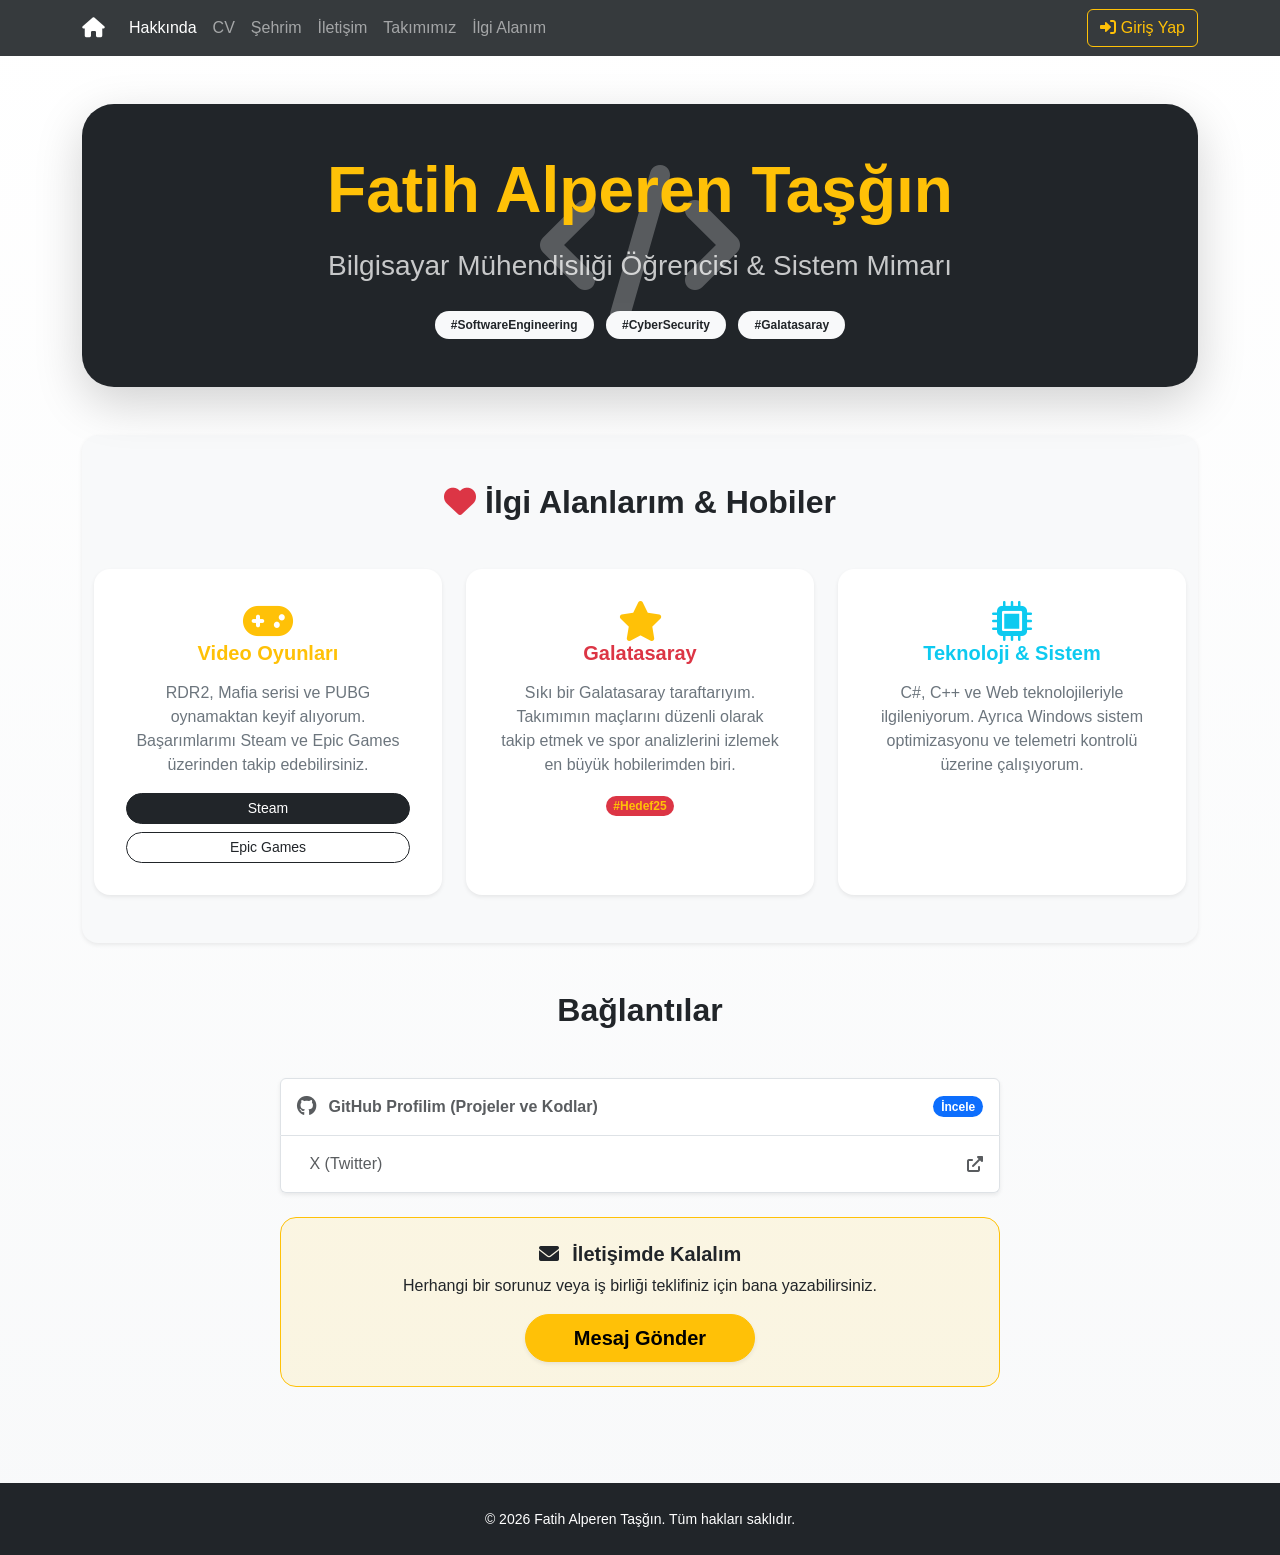
==== index.html @ 9e306fb8 "feat: CV sayfası eklendi, navbar güncellendi ve .gitignore dosyası oluşturuldu" ====
<!DOCTYPE html>
<html lang="tr">
<head>
    <meta charset="UTF-8">
    <meta name="viewport" content="width=device-width, initial-scale=1.0">
    <title>FatEnTa | Ana Sayfa</title>

    <!-- Yerel Kütüphaneler (lib klasöründen) -->
    <link rel="stylesheet" href="lib/css/bootstrap.min.css">
    <link href="https://cdnjs.cloudflare.com/ajax/libs/font-awesome/6.0.0-beta3/css/all.min.css" rel="stylesheet" />

    <!-- Senin Kendi Stilin -->
    <link rel="stylesheet" href="css/style.css">
</head>
<body>

<!-- Navbar -->
<nav class="navbar navbar-expand-lg navbar-dark bg-dark">
    <div class="container">
        <a class="navbar-brand" href="index.html">
            <i class="fa-solid fa-house"></i>
        </a>
        <button class="navbar-toggler" data-bs-toggle="collapse" data-bs-target="#navbarNav">
            <span class="navbar-toggler-icon"></span>
        </button>
        <div id="navbarNav" class="collapse navbar-collapse">
            <ul class="navbar-nav">
                <li class="nav-item">
                    <a class="nav-link active" href="#">Hakkında</a>
                </li>
                <li class="nav-item">
                    <a class="nav-link" href="cv.html">CV</a>
                </li>
                <li class="nav-item">
                    <a class="nav-link" href="sehir.html">Şehrim</a>
                </li>
                <li class="nav-item">
                    <a class="nav-link" href="iletisim.html">İletişim</a>
                </li>
                <li class="nav-item">
                    <a class="nav-link" href="takimimiz.html">Takımımız</a>
                </li>
                <li class="nav-item">
                    <a class="nav-link" href="ilgi.html">İlgi Alanım</a>
                </li>
            </ul>

            <!-- Giriş Butonu (sağda) -->
            <div class="ms-auto">
                <a href="login.html" class="btn btn-outline-warning ms-3">
                    <i class="fa fa-sign-in-alt"></i> Giriş Yap
                </a>
            </div>
        </div>
    </div>
</nav>

<!-- Ana İçerik Alanı -->
<main class="container my-5">
    <!-- Modern Hero Section -->
    <section id="about"
             class="text-center py-5 mb-5 bg-dark text-white rounded-5 shadow-lg position-relative overflow-hidden">
        <div class="container position-relative" style="z-index: 2;">
            <h1 class="display-3 fw-bolder mb-3 text-warning">Fatih Alperen Taşğın</h1>
            <p class="lead fs-3 opacity-75">Bilgisayar Mühendisliği Öğrencisi & Sistem Mimarı</p>
            <div class="mt-4">
                <span class="badge rounded-pill bg-light text-dark px-3 py-2 me-2">#SoftwareEngineering</span>
                <span class="badge rounded-pill bg-light text-dark px-3 py-2 me-2">#CyberSecurity</span>
                <span class="badge rounded-pill bg-light text-dark px-3 py-2">#Galatasaray</span>
            </div>
        </div>
        <!-- Arka plana hafif bir dekoratif efekt -->
        <div class="position-absolute top-50 start-50 translate-middle opacity-25" style="z-index: 1;">
            <i class="fa-solid fa-code fa-10x"></i>
        </div>
    </section>

    <!-- İlgi Alanları ve Kartlar -->
    <section id="hobbies" class="py-5 bg-light rounded-4 shadow-sm">
        <div class="container text-center">
            <h2 class="fw-bold mb-5"><i class="fa-solid fa-heart text-danger"></i> İlgi Alanlarım & Hobiler</h2>

            <div class="row g-4 justify-content-center">
                <!-- Oyunlar Kartı -->
                <div class="col-md-6 col-lg-4">
                    <div class="card h-100 border-0 shadow-sm rounded-4 p-3">
                        <div class="card-body">
                            <h5 class="card-title fw-bold text-warning mb-3">
                                <i class="fa-solid fa-gamepad fa-2x"></i><br>Video Oyunları
                            </h5>
                            <p class="card-text text-secondary">
                                RDR2, Mafia serisi ve PUBG oynamaktan keyif alıyorum. Başarımlarımı Steam ve Epic Games
                                üzerinden takip edebilirsiniz.
                            </p>
                            <div class="d-grid gap-2">
                                <a href="https://steamcommunity.com/profiles/76561199784008130/" target="_blank"
                                   class="btn btn-sm btn-dark rounded-pill">Steam</a>
                                <a href="https://store.epicgames.com/tr/u/d89e4dd825fb4fe7b4b6c7b8d5c03384" target="_blank"
                                   class="btn btn-sm btn-outline-dark rounded-pill">Epic Games</a>
                            </div>
                        </div>
                    </div>
                </div>

                <!-- Galatasaray / Spor Kartı -->
                <div class="col-md-6 col-lg-4">
                    <div class="card h-100 border-0 shadow-sm rounded-4 p-3">
                        <div class="card-body">
                            <h5 class="card-title fw-bold text-danger mb-3">
                                <i class="fa-solid fa-star fa-2x text-warning"></i><br>Galatasaray
                            </h5>
                            <p class="card-text text-secondary">
                                Sıkı bir Galatasaray taraftarıyım. Takımımın maçlarını düzenli olarak takip etmek ve
                                spor analizlerini izlemek en büyük hobilerimden biri.
                            </p>
                            <span class="badge rounded-pill bg-danger text-warning fw-bold">#Hedef25</span>
                        </div>
                    </div>
                </div>

                <!-- Sistem & Kodlama Kartı -->
                <div class="col-md-6 col-lg-4">
                    <div class="card h-100 border-0 shadow-sm rounded-4 p-3">
                        <div class="card-body">
                            <h5 class="card-title fw-bold text-info mb-3">
                                <i class="fa-solid fa-microchip fa-2x"></i><br>Teknoloji & Sistem
                            </h5>
                            <p class="card-text text-secondary">
                                C#, C++ ve Web teknolojileriyle ilgileniyorum. Ayrıca Windows sistem optimizasyonu ve
                                telemetri kontrolü üzerine çalışıyorum.
                            </p>
                        </div>
                    </div>
                </div>
            </div>
        </div>
    </section>

    <!-- Bağlantılar Bölümü -->
    <section id="media-links" class="py-5">
        <div class="container">
            <h2 class="text-center fw-bold mb-5">Bağlantılar</h2>

            <div class="row justify-content-center">
                <div class="col-lg-8">
                    <div class="list-group shadow-sm mb-4">
                        <!-- GitHub artık sadece burada, daha güçlü vurgulanmış durumda -->
                        <a href="https://github.com/fatih-alperen-tasgin" target="_blank"
                           class="list-group-item list-group-item-action d-flex justify-content-between align-items-center py-3">
                            <span class="fw-bold"><i class="fa-brands fa-github fa-lg me-2"></i> GitHub Profilim (Projeler ve Kodlar)</span>
                            <span class="badge bg-primary rounded-pill">İncele</span>
                        </a>
                        <a href="https://x.com/_fatihtasgin" target="_blank"
                           class="list-group-item list-group-item-action d-flex justify-content-between align-items-center py-3">
                            <span><i class="fa-brands fa-x-twitter fa-lg me-2"></i> X (Twitter)</span>
                            <i class="fa-solid fa-external-link-alt text-muted"></i>
                        </a>
                    </div>

                    <div class="p-4 bg-warning bg-opacity-10 border border-warning rounded-4 text-center">
                        <h5 class="fw-bold"><i class="fa-solid fa-envelope me-2"></i> İletişimde Kalalım</h5>
                        <p class="mb-3 text-dark">Herhangi bir sorunuz veya iş birliği teklifiniz için bana
                            yazabilirsiniz.</p>
                        <a href="iletisim.html" class="btn btn-warning btn-lg px-5 rounded-pill fw-bold shadow-sm">Mesaj
                            Gönder</a>
                    </div>
                </div>
            </div>
        </div>
    </section>
</main>

<!-- Alt Bilgi -->
<footer class="bg-dark text-white text-center py-4 mt-auto">
    <div class="container">
        <small>&copy; 2026 Fatih Alperen Taşğın. Tüm hakları saklıdır.</small>
    </div>
</footer>

<!-- JS Kütüphaneleri (En altta olması performansı artırır) -->
<script src="lib/js/bootstrap.bundle.min.js"></script>
<!-- Kendi JavaScript Dosyan -->
<script src="js/sehir.js"></script>
</body>
</html>
---- css/style.css ----
/* Modern Arka Plan ve Kart Efektleri */
body {
    background: linear-gradient(to bottom, #ffffff, #f8f9fa);
    font-family: 'Segoe UI', Tahoma, Geneva, Verdana, sans-serif;
}

.card {
    transition: transform 0.3s ease, box-shadow 0.3s ease;
    border: none !important;
}

/* Kartın üzerine gelince hafifçe yükselmesi */
.card:hover {
    transform: translateY(-10px);
    box-shadow: 0 1rem 3rem rgba(0,0,0,.175) !important;
}

/* Navigasyon çubuğu için hafif şeffaflık */
.navbar {
    backdrop-filter: blur(10px);
    background-color: rgba(33, 37, 41, 0.9) !important;
}

/* Buton parlaması */
.btn-warning {
    transition: all 0.3s ease;
}

.btn-warning:hover {
    letter-spacing: 1px;
    box-shadow: 0 0 15px rgba(255, 193, 7, 0.4);
}
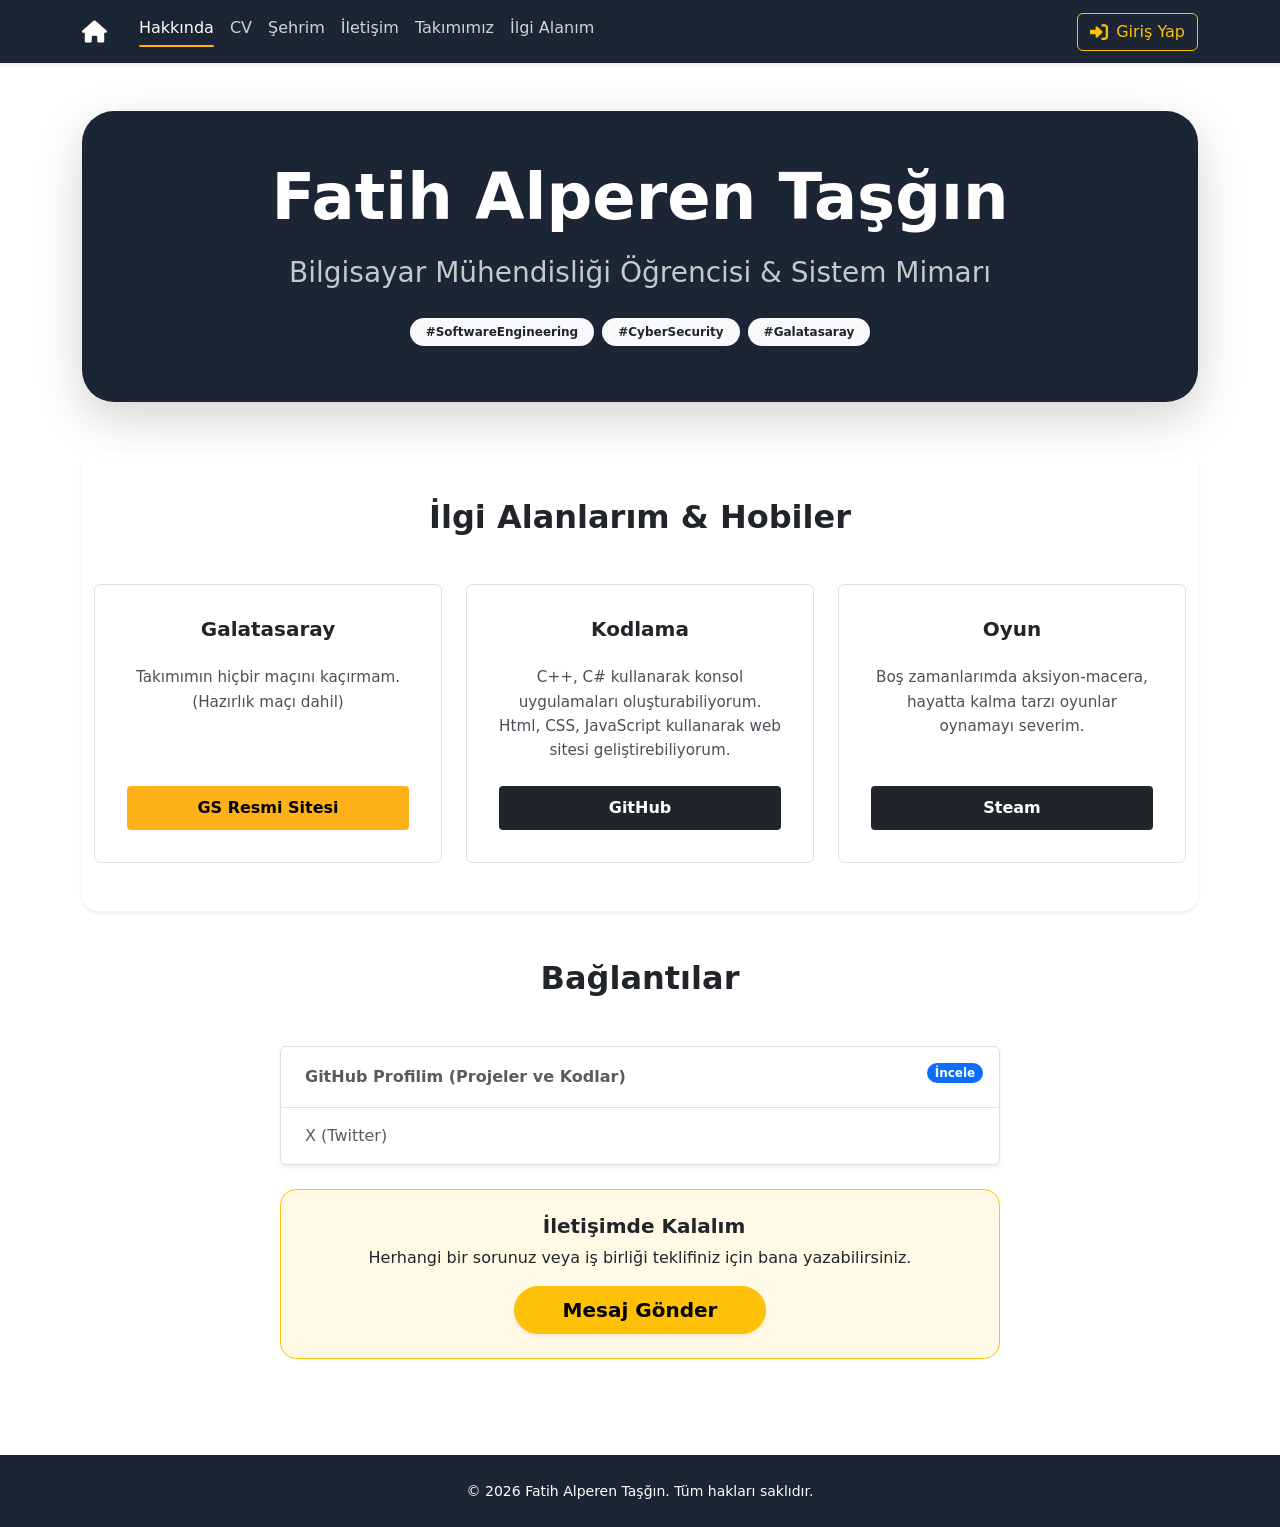
==== commit a1dac2aa: "feat: Navbar dinamik yükleme eklendi, preloader ve stil güncellemeleri yapıldı" ====
--- a/index.html
+++ b/index.html
@@ -4,131 +4,115 @@
     <meta charset="UTF-8">
     <meta name="viewport" content="width=device-width, initial-scale=1.0">
     <title>FatEnTa | Ana Sayfa</title>
+    <style>
+        /* Tarayıcı dosyaları indirmeden önce bu rengi görecek */
+        #preloader {
+            position: fixed;
+            top: 0;
+            left: 0;
+            width: 100%;
+            height: 100%;
+            background-color: rgb(28, 37, 51) !important; /* Senin lacivert rengin */
+            z-index: 9999;
+            display: flex;
+            justify-content: center;
+            align-items: center;
+        }
+
+        /* Beyaz parlamayı önlemek için body'i başlangıçta gizle */
+        body {
+            background-color: rgb(28, 37, 51) ;
+            margin: 0;
+        }
+    </style>
+    <!-- Senin Kendi Stilin -->
+    <link rel="stylesheet" href="css/style.css">
 
     <!-- Yerel Kütüphaneler (lib klasöründen) -->
     <link rel="stylesheet" href="lib/css/bootstrap.min.css">
-    <link href="https://cdnjs.cloudflare.com/ajax/libs/font-awesome/6.0.0-beta3/css/all.min.css" rel="stylesheet" />
 
-    <!-- Senin Kendi Stilin -->
-    <link rel="stylesheet" href="css/style.css">
 </head>
 <body>
 
-<!-- Navbar -->
-<nav class="navbar navbar-expand-lg navbar-dark bg-dark">
-    <div class="container">
-        <a class="navbar-brand" href="index.html">
-            <i class="fa-solid fa-house"></i>
-        </a>
-        <button class="navbar-toggler" data-bs-toggle="collapse" data-bs-target="#navbarNav">
-            <span class="navbar-toggler-icon"></span>
-        </button>
-        <div id="navbarNav" class="collapse navbar-collapse">
-            <ul class="navbar-nav">
-                <li class="nav-item">
-                    <a class="nav-link active" href="#">Hakkında</a>
-                </li>
-                <li class="nav-item">
-                    <a class="nav-link" href="cv.html">CV</a>
-                </li>
-                <li class="nav-item">
-                    <a class="nav-link" href="sehir.html">Şehrim</a>
-                </li>
-                <li class="nav-item">
-                    <a class="nav-link" href="iletisim.html">İletişim</a>
-                </li>
-                <li class="nav-item">
-                    <a class="nav-link" href="takimimiz.html">Takımımız</a>
-                </li>
-                <li class="nav-item">
-                    <a class="nav-link" href="ilgi.html">İlgi Alanım</a>
-                </li>
-            </ul>
+<div id="preloader">
+    <div class="loader-content">
+        <!-- İstersen buraya bir logo veya dönen bir ikon koyabilirsin -->
+        <div class="spinner-border text-warning" role="status"></div>
+    </div>
+</div>
 
-            <!-- Giriş Butonu (sağda) -->
-            <div class="ms-auto">
-                <a href="login.html" class="btn btn-outline-warning ms-3">
-                    <i class="fa fa-sign-in-alt"></i> Giriş Yap
-                </a>
-            </div>
-        </div>
-    </div>
-</nav>
+<!-- Navbar buraya yüklenecek -->
+<div id="navbar-placeholder"></div>
 
 <!-- Ana İçerik Alanı -->
 <main class="container my-5">
     <!-- Modern Hero Section -->
     <section id="about"
-             class="text-center py-5 mb-5 bg-dark text-white rounded-5 shadow-lg position-relative overflow-hidden">
+             class="about text-center py-5 mb-5 rounded-5 shadow-lg position-relative overflow-hidden">
         <div class="container position-relative" style="z-index: 2;">
             <h1 class="display-3 fw-bolder mb-3 text-warning">Fatih Alperen Taşğın</h1>
             <p class="lead fs-3 opacity-75">Bilgisayar Mühendisliği Öğrencisi & Sistem Mimarı</p>
-            <div class="mt-4">
-                <span class="badge rounded-pill bg-light text-dark px-3 py-2 me-2">#SoftwareEngineering</span>
-                <span class="badge rounded-pill bg-light text-dark px-3 py-2 me-2">#CyberSecurity</span>
+            <div class="mt-4 d-flex flex-wrap justify-content-center gap-2">
+                <span class="badge rounded-pill bg-light text-dark px-3 py-2">#SoftwareEngineering</span>
+                <span class="badge rounded-pill bg-light text-dark px-3 py-2">#CyberSecurity</span>
                 <span class="badge rounded-pill bg-light text-dark px-3 py-2">#Galatasaray</span>
             </div>
         </div>
-        <!-- Arka plana hafif bir dekoratif efekt -->
+        <!-- Arka plana hafif dekoratif SVG efekti (Eski <i> etiketi yerine) -->
         <div class="position-absolute top-50 start-50 translate-middle opacity-25" style="z-index: 1;">
-            <i class="fa-solid fa-code fa-10x"></i>
+            <svg width="250" height="250" fill="white">
+                <use xlink:href="img/icons.svg#code"></use>
+            </svg>
         </div>
     </section>
 
     <!-- İlgi Alanları ve Kartlar -->
-    <section id="hobbies" class="py-5 bg-light rounded-4 shadow-sm">
+    <section id="hobbies" class="py-5 rounded-4 shadow-sm">
         <div class="container text-center">
-            <h2 class="fw-bold mb-5"><i class="fa-solid fa-heart text-danger"></i> İlgi Alanlarım & Hobiler</h2>
+            <h2 class="fw-bold mb-5"><i class="fa-solid fa-heart"></i> İlgi Alanlarım & Hobiler</h2>
 
             <div class="row g-4 justify-content-center">
-                <!-- Oyunlar Kartı -->
-                <div class="col-md-6 col-lg-4">
-                    <div class="card h-100 border-0 shadow-sm rounded-4 p-3">
-                        <div class="card-body">
-                            <h5 class="card-title fw-bold text-warning mb-3">
-                                <i class="fa-solid fa-gamepad fa-2x"></i><br>Video Oyunları
-                            </h5>
-                            <p class="card-text text-secondary">
-                                RDR2, Mafia serisi ve PUBG oynamaktan keyif alıyorum. Başarımlarımı Steam ve Epic Games
-                                üzerinden takip edebilirsiniz.
-                            </p>
-                            <div class="d-grid gap-2">
-                                <a href="https://steamcommunity.com/profiles/76561199784008130/" target="_blank"
-                                   class="btn btn-sm btn-dark rounded-pill">Steam</a>
-                                <a href="https://store.epicgames.com/tr/u/d89e4dd825fb4fe7b4b6c7b8d5c03384" target="_blank"
-                                   class="btn btn-sm btn-outline-dark rounded-pill">Epic Games</a>
+                <!-- Galatasaray Kartı -->
+                <div class="col-md-4">
+                    <div class="card h-100 p-3 text-center">
+                        <div class="card-body d-flex flex-column justify-content-between">
+                            <div>
+                                <h5 class="card-title mb-4">Galatasaray</h5>
+                                <p class="card-text">Takımımın hiçbir maçını kaçırmam. (Hazırlık maçı dahil)</p>
+                            </div>
+                            <div class="mt-4">
+                                <a href="https://www.galatasaray.org" target="_blank" rel="noopener noreferrer" class="btn btn-gs">GS Resmi Sitesi</a>
                             </div>
                         </div>
                     </div>
                 </div>
 
-                <!-- Galatasaray / Spor Kartı -->
-                <div class="col-md-6 col-lg-4">
-                    <div class="card h-100 border-0 shadow-sm rounded-4 p-3">
-                        <div class="card-body">
-                            <h5 class="card-title fw-bold text-danger mb-3">
-                                <i class="fa-solid fa-star fa-2x text-warning"></i><br>Galatasaray
-                            </h5>
-                            <p class="card-text text-secondary">
-                                Sıkı bir Galatasaray taraftarıyım. Takımımın maçlarını düzenli olarak takip etmek ve
-                                spor analizlerini izlemek en büyük hobilerimden biri.
-                            </p>
-                            <span class="badge rounded-pill bg-danger text-warning fw-bold">#Hedef25</span>
+                <!-- Kodlama Kartı -->
+                <div class="col-md-4">
+                    <div class="card h-100 p-3 text-center">
+                        <div class="card-body d-flex flex-column justify-content-between">
+                            <div>
+                                <h5 class="card-title mb-4">Kodlama</h5>
+                                <p class="card-text">C++, C# kullanarak konsol uygulamaları oluşturabiliyorum. Html, CSS, JavaScript kullanarak web sitesi geliştirebiliyorum.</p>
+                            </div>
+                            <div class="mt-4">
+                                <a href="https://github.com/fatih-alperen-tasgin" target="_blank" rel="noopener noreferrer" class="btn btn-dark-custom">GitHub</a>
+                            </div>
                         </div>
                     </div>
                 </div>
 
-                <!-- Sistem & Kodlama Kartı -->
-                <div class="col-md-6 col-lg-4">
-                    <div class="card h-100 border-0 shadow-sm rounded-4 p-3">
-                        <div class="card-body">
-                            <h5 class="card-title fw-bold text-info mb-3">
-                                <i class="fa-solid fa-microchip fa-2x"></i><br>Teknoloji & Sistem
-                            </h5>
-                            <p class="card-text text-secondary">
-                                C#, C++ ve Web teknolojileriyle ilgileniyorum. Ayrıca Windows sistem optimizasyonu ve
-                                telemetri kontrolü üzerine çalışıyorum.
-                            </p>
+                <!-- Oyun Kartı -->
+                <div class="col-md-4">
+                    <div class="card h-100 p-3 text-center">
+                        <div class="card-body d-flex flex-column justify-content-between">
+                            <div>
+                                <h5 class="card-title mb-4">Oyun</h5>
+                                <p class="card-text">Boş zamanlarımda aksiyon-macera, hayatta kalma tarzı oyunlar oynamayı severim.</p>
+                            </div>
+                            <div class="mt-4">
+                                <a href="..." class="btn btn-dark-custom">Steam</a>
+                            </div>
                         </div>
                     </div>
                 </div>
@@ -145,12 +129,12 @@
                 <div class="col-lg-8">
                     <div class="list-group shadow-sm mb-4">
                         <!-- GitHub artık sadece burada, daha güçlü vurgulanmış durumda -->
-                        <a href="https://github.com/fatih-alperen-tasgin" target="_blank"
+                        <a href="https://github.com/fatih-alperen-tasgin" target="_blank" rel="noopener noreferrer"
                            class="list-group-item list-group-item-action d-flex justify-content-between align-items-center py-3">
                             <span class="fw-bold"><i class="fa-brands fa-github fa-lg me-2"></i> GitHub Profilim (Projeler ve Kodlar)</span>
                             <span class="badge bg-primary rounded-pill">İncele</span>
                         </a>
-                        <a href="https://x.com/_fatihtasgin" target="_blank"
+                        <a href="https://x.com/_fatihtasgin" target="_blank" rel="noopener noreferrer"
                            class="list-group-item list-group-item-action d-flex justify-content-between align-items-center py-3">
                             <span><i class="fa-brands fa-x-twitter fa-lg me-2"></i> X (Twitter)</span>
                             <i class="fa-solid fa-external-link-alt text-muted"></i>
@@ -171,7 +155,7 @@
 </main>
 
 <!-- Alt Bilgi -->
-<footer class="bg-dark text-white text-center py-4 mt-auto">
+<footer class="text-white text-center py-4 mt-auto">
     <div class="container">
         <small>&copy; 2026 Fatih Alperen Taşğın. Tüm hakları saklıdır.</small>
     </div>
@@ -180,6 +164,6 @@
 <!-- JS Kütüphaneleri (En altta olması performansı artırır) -->
 <script src="lib/js/bootstrap.bundle.min.js"></script>
 <!-- Kendi JavaScript Dosyan -->
-<script src="js/sehir.js"></script>
+<script src="js/navbar-loader.js"></script>
 </body>
 </html>
--- a/css/style.css
+++ b/css/style.css
@@ -1,32 +1,216 @@
-/* Modern Arka Plan ve Kart Efektleri */
+/* 1. DEĞİŞKENLER VE RENK PALETİ */
+:root {
+    --ana-renk: rgb(28, 37, 51);
+    --siyah: rgb(33, 37, 41);
+    --gs-sari: #ffb11a;
+    --beyaz: #ffffff;
+    --gri-metin: #495057;
+    --kart-kenarlik: #e0e0e0;
+}
+
+/* 2. ÖZEL RENK SINIFLARI (Utility Classes) */
+.bg-ana { background-color: var(--ana-renk) !important; }
+.bg-siyah { background-color: var(--siyah) !important; }
+.bg-sari { background-color: var(--gs-sari) !important; }
+
+.text-ana { color: var(--ana-renk) !important; }
+.text-sari { color: var(--gs-sari) !important; }
+.text-beyaz { color: var(--beyaz) !important; }
+
+/* 3. GENEL AYARLAR */
 body {
-    background: linear-gradient(to bottom, #ffffff, #f8f9fa);
+    background-color: var(--beyaz);
     font-family: 'Segoe UI', Tahoma, Geneva, Verdana, sans-serif;
-}
-
+    color: #333;
+    min-height: 100vh;
+    display: flex;
+    flex-direction: column;
+    transition: opacity 0.4s ease-in-out;
+}
+
+/* Sayfa yüklendiğinde aktif olacak sınıf */
+body.loaded {
+    opacity: 1;
+}
+
+#preloader {
+    position: fixed;
+    top: 0;
+    left: 0;
+    width: 100%;
+    height: 100%;
+    background-color: var(--ana-renk); /* Beyazlığı kapatan ana rengin */
+    z-index: 9999;
+    display: flex;
+    justify-content: center;
+    align-items: center;
+    transition: opacity 0.5s ease;
+}
+
+/* Sayfa yüklendiğinde preloader'ı gizlemek için */
+.loader-hidden {
+    opacity: 0;
+    pointer-events: none;
+    transition: opacity 0.5s ease;
+}
+svg {
+    fill: currentColor;
+}
+
+/* 4. NAVBAR VE LOADER AYARLARI */
+.navbar {
+    background-color: var(--ana-renk) !important;
+    padding: 1rem 0;
+}
+
+.navbar-nav .nav-link {
+    transition: color 0.3s ease;
+    position: relative;
+    display: inline-block;
+    width: max-content;
+    color: rgba(255, 255, 255, 0.8);
+}
+
+.navbar-nav .nav-link:hover {
+    color: var(--gs-sari) !important;
+}
+
+#navbar-placeholder .nav-link::after {
+    content: '';
+    display: block;
+    width: 0; /* Başlangıçta genişlik sıfır */
+    height: 2px;
+    background: var(--gs-sari);
+    margin-top: 5px;
+    border-radius: 2px;
+    transition: width 0.4s ease-in-out;
+}
+
+#navbar-placeholder .nav-link.active::after {
+    width: 100%; /* Aktif olduğunda tam genişlik */
+}
+
+/* 5. BILEŞENLER (Components) */
+
+/* About Section */
+.about {
+    background-color: var(--ana-renk) !important;
+    color: var(--beyaz) !important;
+    padding: 80px 0;
+    text-align: center;
+}
+
+.about h1, .about p, .about .lead {
+    color: var(--beyaz) !important;
+}
+
+/* Özel Tablo Tasarımı */
+.table-custom {
+    border-collapse: separate;
+    border-spacing: 0;
+    width: 100%;
+    border: 1px solid var(--kart-kenarlik);
+    border-radius: 15px; /* Tablonun köşelerini yuvarlatıyoruz */
+    overflow: hidden; /* Köşelerin düzgün görünmesi için */
+    box-shadow: 0 4px 15px rgba(0,0,0,0.05);
+}
+
+/* Başlık Alanı (Thead) */
+.table-custom thead {
+    background-color: var(--ana-renk) !important;
+    color: var(--gs-sari) !important; /* Başlıklar Galatasaray sarısı */
+}
+
+.table-custom th {
+    padding: 15px;
+    font-weight: 600;
+    text-transform: uppercase;
+    letter-spacing: 1px;
+    border: none;
+}
+
+/* Satır Ayarları */
+.table-custom td {
+    padding: 12px 15px;
+    vertical-align: middle;
+    border-bottom: 1px solid #f0f0f0;
+    color: var(--gri-metin);
+}
+
+/* Hover Efekti (Fare ile üzerine gelince) */
+.table-custom tbody tr:hover {
+    background-color: rgba(28, 37, 51, 0.03); /* Çok hafif lacivert bir vurgu */
+    transition: background-color 0.3s ease;
+}
+
+/* Son satırın çizgisini kaldıralım */
+.table-custom tbody tr:last-child td {
+    border-bottom: none;
+}
+
+/* Modern Kartlar */
 .card {
-    transition: transform 0.3s ease, box-shadow 0.3s ease;
-    border: none !important;
-}
-
-/* Kartın üzerine gelince hafifçe yükselmesi */
+    background-color: var(--beyaz) !important;
+    color: #212529 !important;
+    border: 1px solid var(--kart-kenarlik) !important;
+    transition: all 0.3s ease;
+    box-shadow: none !important;
+}
+
 .card:hover {
-    transform: translateY(-10px);
-    box-shadow: 0 1rem 3rem rgba(0,0,0,.175) !important;
-}
-
-/* Navigasyon çubuğu için hafif şeffaflık */
-.navbar {
-    backdrop-filter: blur(10px);
-    background-color: rgba(33, 37, 41, 0.9) !important;
-}
-
-/* Buton parlaması */
-.btn-warning {
-    transition: all 0.3s ease;
-}
-
-.btn-warning:hover {
-    letter-spacing: 1px;
-    box-shadow: 0 0 15px rgba(255, 193, 7, 0.4);
+    transform: translateY(-5px);
+    box-shadow: 0 10px 20px rgba(0,0,0,0.05) !important;
+    border-color: #d0d0d0 !important;
+}
+
+.card-title {
+    font-weight: 700;
+}
+
+.card-text {
+    color: var(--gri-metin) !important;
+    font-size: 0.95rem;
+    line-height: 1.6;
+}
+
+/* Butonlar */
+.card .btn {
+    width: 100%;
+    border-radius: 4px;
+    font-weight: 600;
+    padding: 10px;
+    border: none;
+    transition: transform 0.2s;
+}
+
+.card .btn:active {
+    transform: scale(0.98);
+}
+
+.btn-gs {
+    background-color: var(--gs-sari) !important;
+    color: #000 !important;
+}
+
+.btn-dark-custom {
+    background-color: #212529 !important;
+    color: var(--beyaz) !important;
+}
+
+/* 6. YARDIMCI ÖĞELER */
+.badge {
+    margin-bottom: 0.5rem;
+    display: inline-block;
+}
+
+footer {
+    background-color: var(--ana-renk) !important;
+    color: var(--beyaz) !important;
+    margin-top: auto;
+}
+
+/* style.css dosyanın en sonuna ekle */
+body {
+    background-color: #ffffff !important; /* Sayfa tamamen hazır olduğunda beyaza döner */
+    transition: background-color 0.5s ease; /* Renk geçişi de yumuşak olsun */
 }
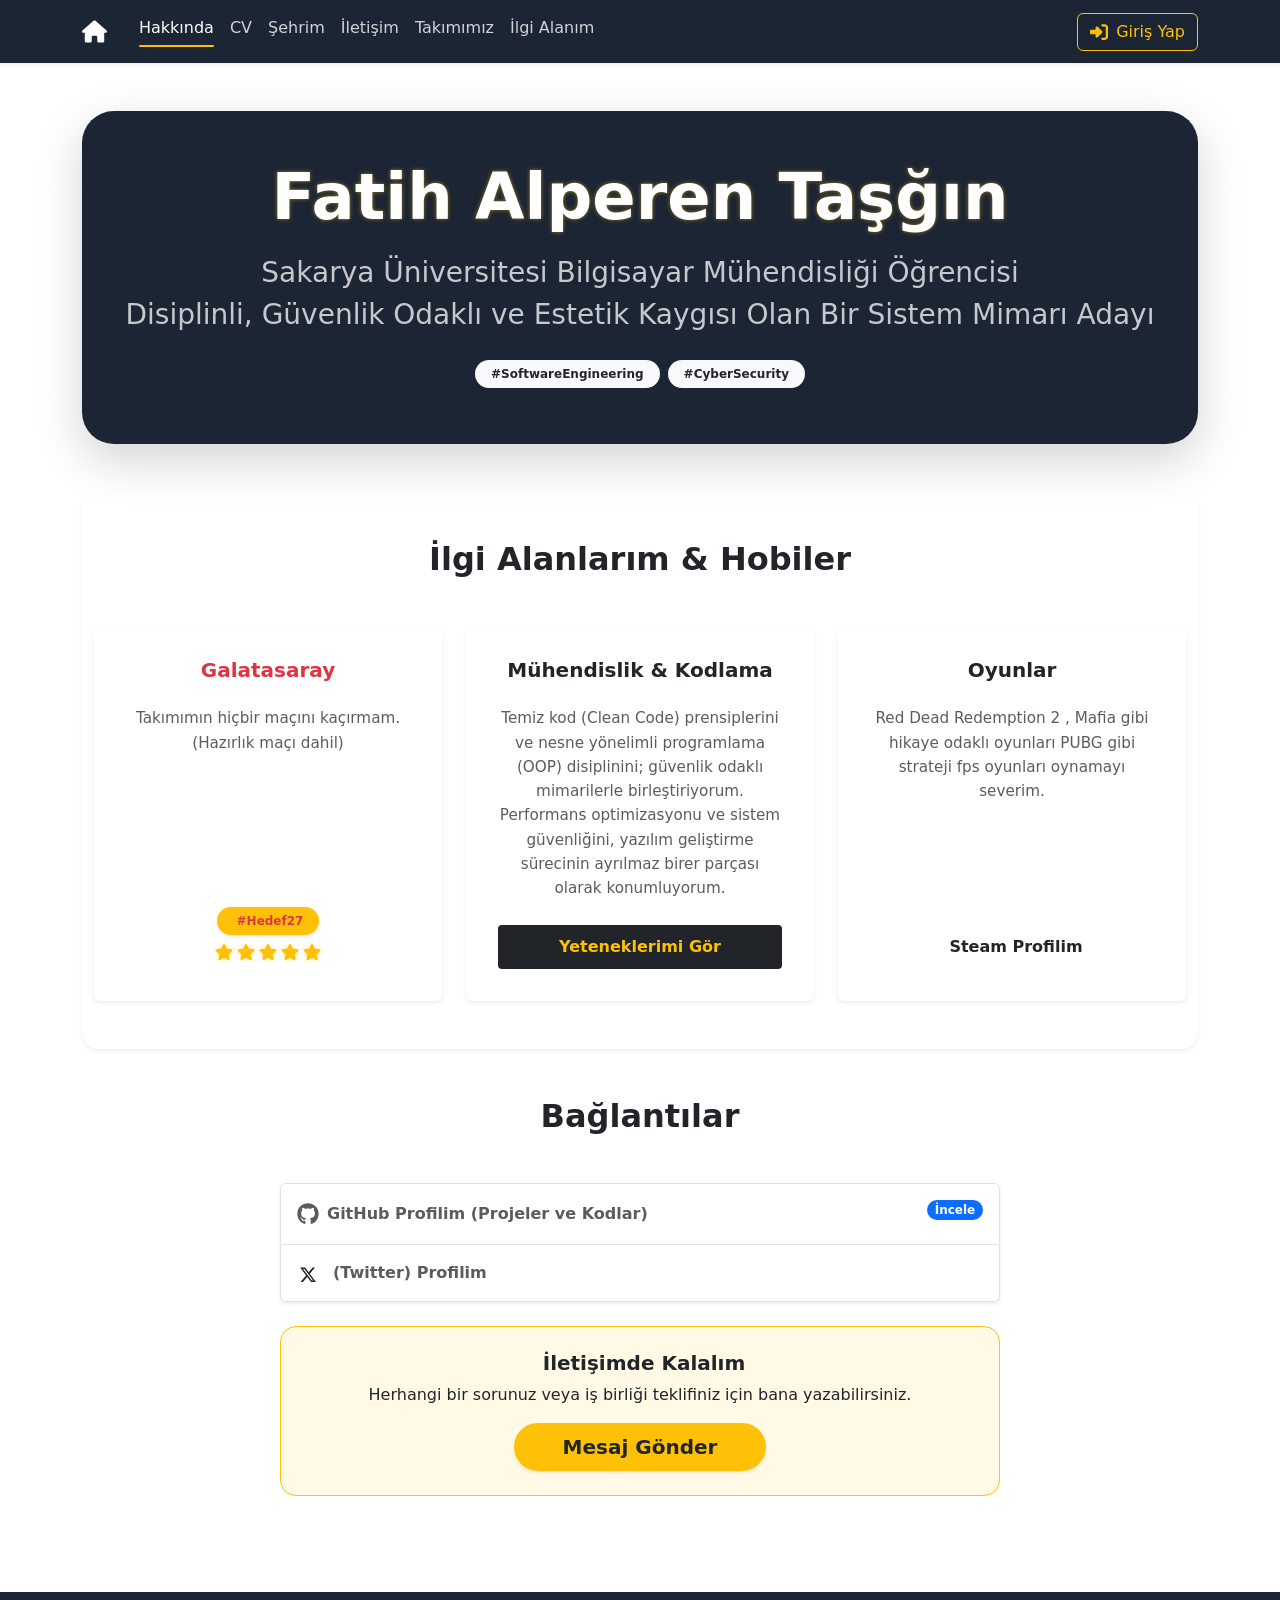
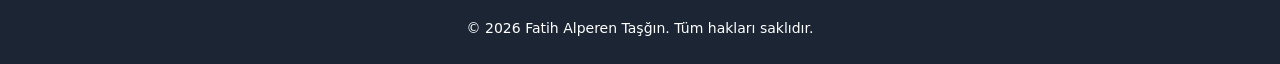
==== commit d5225497: "feat: İletişim sayfası eklendi, form işlevselliği ve stil güncellemeleri yapıldı" ====
--- a/index.html
+++ b/index.html
@@ -21,7 +21,7 @@
 
         /* Beyaz parlamayı önlemek için body'i başlangıçta gizle */
         body {
-            background-color: rgb(28, 37, 51) ;
+            background-color: rgb(28, 37, 51);
             margin: 0;
         }
     </style>
@@ -51,11 +51,12 @@
              class="about text-center py-5 mb-5 rounded-5 shadow-lg position-relative overflow-hidden">
         <div class="container position-relative" style="z-index: 2;">
             <h1 class="display-3 fw-bolder mb-3 text-warning">Fatih Alperen Taşğın</h1>
-            <p class="lead fs-3 opacity-75">Bilgisayar Mühendisliği Öğrencisi & Sistem Mimarı</p>
+            <p class="lead fs-3 opacity-75">Sakarya Üniversitesi Bilgisayar Mühendisliği Öğrencisi<br>Disiplinli,
+                Güvenlik Odaklı ve Estetik
+                Kaygısı Olan Bir Sistem Mimarı Adayı</p>
             <div class="mt-4 d-flex flex-wrap justify-content-center gap-2">
                 <span class="badge rounded-pill bg-light text-dark px-3 py-2">#SoftwareEngineering</span>
                 <span class="badge rounded-pill bg-light text-dark px-3 py-2">#CyberSecurity</span>
-                <span class="badge rounded-pill bg-light text-dark px-3 py-2">#Galatasaray</span>
             </div>
         </div>
         <!-- Arka plana hafif dekoratif SVG efekti (Eski <i> etiketi yerine) -->
@@ -74,14 +75,32 @@
             <div class="row g-4 justify-content-center">
                 <!-- Galatasaray Kartı -->
                 <div class="col-md-4">
-                    <div class="card h-100 p-3 text-center">
+                    <div class="card h-100 p-3 text-center border-0 shadow-sm">
                         <div class="card-body d-flex flex-column justify-content-between">
                             <div>
-                                <h5 class="card-title mb-4">Galatasaray</h5>
-                                <p class="card-text">Takımımın hiçbir maçını kaçırmam. (Hazırlık maçı dahil)</p>
+                                <h5 class="card-title mb-4 text-danger">Galatasaray</h5>
+                                <p class="card-text text-muted">Takımımın hiçbir maçını kaçırmam.<br>(Hazırlık maçı
+                                    dahil)</p>
                             </div>
                             <div class="mt-4">
-                                <a href="https://www.galatasaray.org" target="_blank" rel="noopener noreferrer" class="btn btn-gs">GS Resmi Sitesi</a>
+                                <a href="https://youtu.be/tfp_ZRY-J3I?si=1A8SRmrHz4G-MY1y"
+                                   target="_blank"
+                                   rel="noopener noreferrer"
+                                   class="text-decoration-none"
+                                   title="Şampiyonluk Yolunda - Galatasaray">
+                                    <span class="badge bg-warning text-danger px-3 py-2 rounded-pill shadow-sm">
+                                        <i class="fa-solid fa-star  me-1"></i> #Hedef27
+                                    </span>
+                                    <br>
+                                    <div class="d-flex justify-content-center gap-1 mb-2">
+                                        <!-- 5 Adet Altın Yıldız -->
+                                        <svg class="text-warning" width="18" height="18" fill="currentColor"><use xlink:href="img/icons.svg#star"></use></svg>
+                                        <svg class="text-warning" width="18" height="18" fill="currentColor"><use xlink:href="img/icons.svg#star"></use></svg>
+                                        <svg class="text-warning" width="18" height="18" fill="currentColor"><use xlink:href="img/icons.svg#star"></use></svg>
+                                        <svg class="text-warning" width="18" height="18" fill="currentColor"><use xlink:href="img/icons.svg#star"></use></svg>
+                                        <svg class="text-warning" width="18" height="18" fill="currentColor"><use xlink:href="img/icons.svg#star"></use></svg>
+                                    </div>
+                                </a>
                             </div>
                         </div>
                     </div>
@@ -89,14 +108,17 @@
 
                 <!-- Kodlama Kartı -->
                 <div class="col-md-4">
-                    <div class="card h-100 p-3 text-center">
+                    <div class="card h-100 p-3 text-center border-0 shadow-sm">
                         <div class="card-body d-flex flex-column justify-content-between">
                             <div>
-                                <h5 class="card-title mb-4">Kodlama</h5>
-                                <p class="card-text">C++, C# kullanarak konsol uygulamaları oluşturabiliyorum. Html, CSS, JavaScript kullanarak web sitesi geliştirebiliyorum.</p>
+                                <h5 class="card-title mb-4">Mühendislik & Kodlama</h5>
+                                <p class="card-text text-muted">Temiz kod (Clean Code) prensiplerini ve nesne yönelimli
+                                    programlama (OOP) disiplinini; güvenlik odaklı mimarilerle birleştiriyorum.
+                                    Performans optimizasyonu ve sistem güvenliğini, yazılım geliştirme sürecinin
+                                    ayrılmaz birer parçası olarak konumluyorum.</p>
                             </div>
                             <div class="mt-4">
-                                <a href="https://github.com/fatih-alperen-tasgin" target="_blank" rel="noopener noreferrer" class="btn btn-dark-custom">GitHub</a>
+                                <a href="cv.html" class="btn btn-dark-custom w-100">Yeteneklerimi Gör</a>
                             </div>
                         </div>
                     </div>
@@ -104,14 +126,19 @@
 
                 <!-- Oyun Kartı -->
                 <div class="col-md-4">
-                    <div class="card h-100 p-3 text-center">
+                    <div class="card h-100 p-3 text-center border-0 shadow-sm">
                         <div class="card-body d-flex flex-column justify-content-between">
                             <div>
-                                <h5 class="card-title mb-4">Oyun</h5>
-                                <p class="card-text">Boş zamanlarımda aksiyon-macera, hayatta kalma tarzı oyunlar oynamayı severim.</p>
+                                <h5 class="card-title mb-4">Oyunlar</h5>
+                                <p class="card-text text-muted">Red Dead Redemption 2 , Mafia gibi hikaye odaklı
+                                    oyunları PUBG gibi strateji fps oyunları oynamayı severim.
+                                </p>
                             </div>
                             <div class="mt-4">
-                                <a href="..." class="btn btn-dark-custom">Steam</a>
+                                <a href="https://steamcommunity.com/id/FatEnTa/" target="_blank"
+                                   rel="noopener noreferrer" class="btn btn-outline-dark w-100">
+                                    <i class="fa-brands fa-steam me-2"></i> Steam Profilim
+                                </a>
                             </div>
                         </div>
                     </div>
@@ -128,15 +155,26 @@
             <div class="row justify-content-center">
                 <div class="col-lg-8">
                     <div class="list-group shadow-sm mb-4">
-                        <!-- GitHub artık sadece burada, daha güçlü vurgulanmış durumda -->
                         <a href="https://github.com/fatih-alperen-tasgin" target="_blank" rel="noopener noreferrer"
                            class="list-group-item list-group-item-action d-flex justify-content-between align-items-center py-3">
-                            <span class="fw-bold"><i class="fa-brands fa-github fa-lg me-2"></i> GitHub Profilim (Projeler ve Kodlar)</span>
+                            <div class="d-flex align-items-center">
+                                <!-- GitHub SVG Sprite Kullanımı -->
+                                <svg class="me-2" width="22" height="22" fill="currentColor">
+                                    <use xlink:href="img/icons.svg#github"></use>
+                                </svg>
+                                <span class="fw-bold">GitHub Profilim (Projeler ve Kodlar)</span>
+                            </div>
                             <span class="badge bg-primary rounded-pill">İncele</span>
                         </a>
                         <a href="https://x.com/_fatihtasgin" target="_blank" rel="noopener noreferrer"
                            class="list-group-item list-group-item-action d-flex justify-content-between align-items-center py-3">
-                            <span><i class="fa-brands fa-x-twitter fa-lg me-2"></i> X (Twitter)</span>
+                            <div class="d-flex align-items-center">
+                                <!-- SVG Sprite Kullanımı -->
+                                <svg class="me-2 text-dark" width="20" height="20" fill="currentColor">
+                                    <use xlink:href="img/icons.svg#x-twitter"></use>
+                                </svg>
+                                <span class="fw-bold"><i class="fa-brands fa-github fa-lg me-2"></i> (Twitter) Profilim</span>
+                            </div>
                             <i class="fa-solid fa-external-link-alt text-muted"></i>
                         </a>
                     </div>
@@ -145,7 +183,7 @@
                         <h5 class="fw-bold"><i class="fa-solid fa-envelope me-2"></i> İletişimde Kalalım</h5>
                         <p class="mb-3 text-dark">Herhangi bir sorunuz veya iş birliği teklifiniz için bana
                             yazabilirsiniz.</p>
-                        <a href="iletisim.html" class="btn btn-warning btn-lg px-5 rounded-pill fw-bold shadow-sm">Mesaj
+                        <a href="iletisim.html" class="btn bg-sari btn-lg px-5 rounded-pill fw-bold shadow-sm">Mesaj
                             Gönder</a>
                     </div>
                 </div>
--- a/css/style.css
+++ b/css/style.css
@@ -2,7 +2,7 @@
 :root {
     --ana-renk: rgb(28, 37, 51);
     --siyah: rgb(33, 37, 41);
-    --gs-sari: #ffb11a;
+    --gs-sari: rgb(255, 193, 7);
     --beyaz: #ffffff;
     --gri-metin: #495057;
     --kart-kenarlik: #e0e0e0;
@@ -137,6 +137,12 @@
     color: var(--gri-metin);
 }
 
+.table-custom th {
+    background-color: var(--ana-renk) !important;
+    color: #ffffff !important;
+}
+
+
 /* Hover Efekti (Fare ile üzerine gelince) */
 .table-custom tbody tr:hover {
     background-color: rgba(28, 37, 51, 0.03); /* Çok hafif lacivert bir vurgu */
@@ -187,14 +193,9 @@
     transform: scale(0.98);
 }
 
-.btn-gs {
-    background-color: var(--gs-sari) !important;
-    color: #000 !important;
-}
-
 .btn-dark-custom {
     background-color: #212529 !important;
-    color: var(--beyaz) !important;
+    color: var(--gs-sari) !important;
 }
 
 /* 6. YARDIMCI ÖĞELER */
@@ -213,4 +214,9 @@
 body {
     background-color: #ffffff !important; /* Sayfa tamamen hazır olduğunda beyaza döner */
     transition: background-color 0.5s ease; /* Renk geçişi de yumuşak olsun */
+}
+
+.text-warning {
+    color: #ffc107 !important; /* GS Sarısı */
+    filter: drop-shadow(0 0 2px rgba(255, 193, 7, 0.5)); /* Hafif parlama efekti */
 }
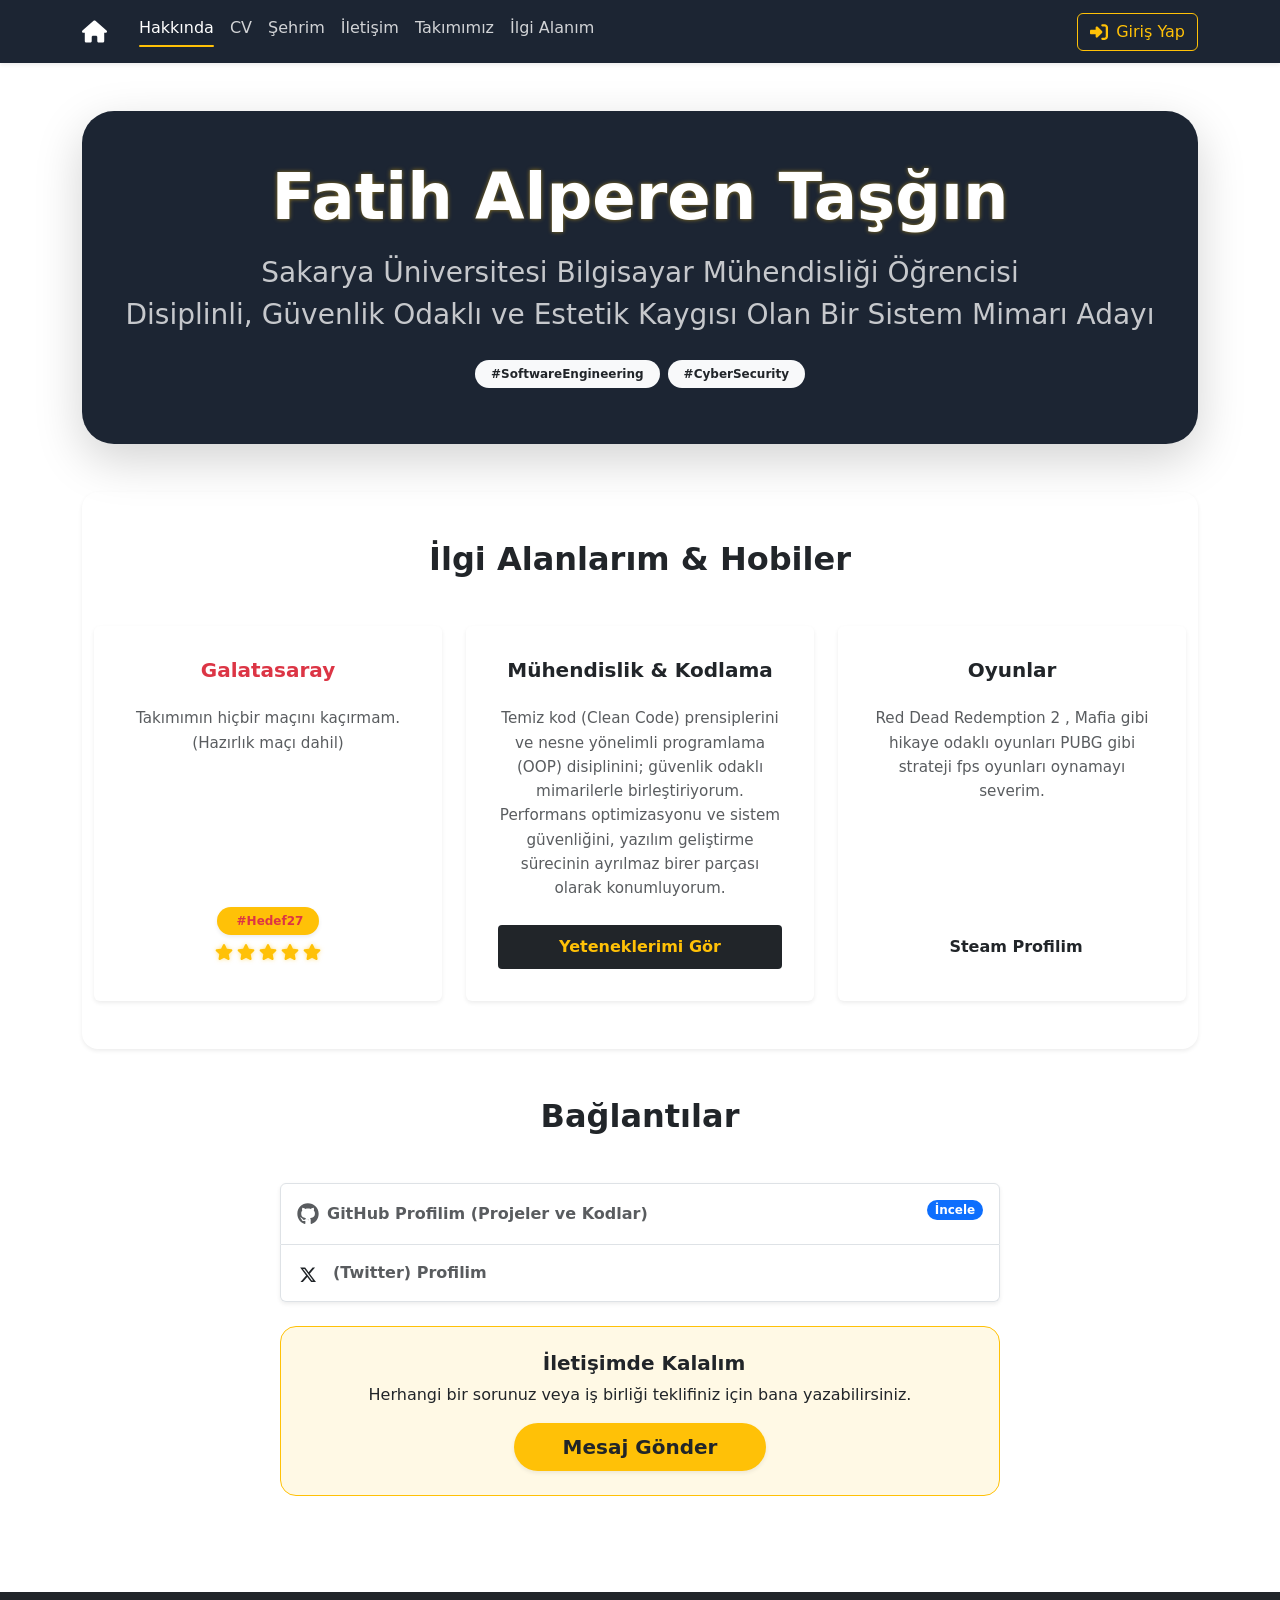
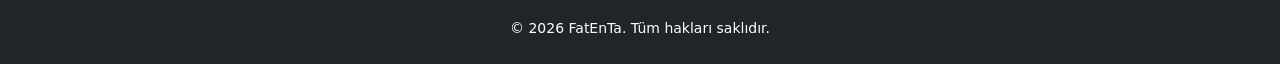
==== commit db7268d1: "feat: Footer yapısı güncellendi, dinamik yükleme eklendi; CSRF koruması için form alanı eklendi" ====
--- a/index.html
+++ b/index.html
@@ -192,16 +192,11 @@
     </section>
 </main>
 
-<!-- Alt Bilgi -->
-<footer class="text-white text-center py-4 mt-auto">
-    <div class="container">
-        <small>&copy; 2026 Fatih Alperen Taşğın. Tüm hakları saklıdır.</small>
-    </div>
-</footer>
+<div id="footer-placeholder"></div>
 
 <!-- JS Kütüphaneleri (En altta olması performansı artırır) -->
 <script src="lib/js/bootstrap.bundle.min.js"></script>
 <!-- Kendi JavaScript Dosyan -->
-<script src="js/navbar-loader.js"></script>
+<script src="navbar-loader.js"></script>
 </body>
 </html>
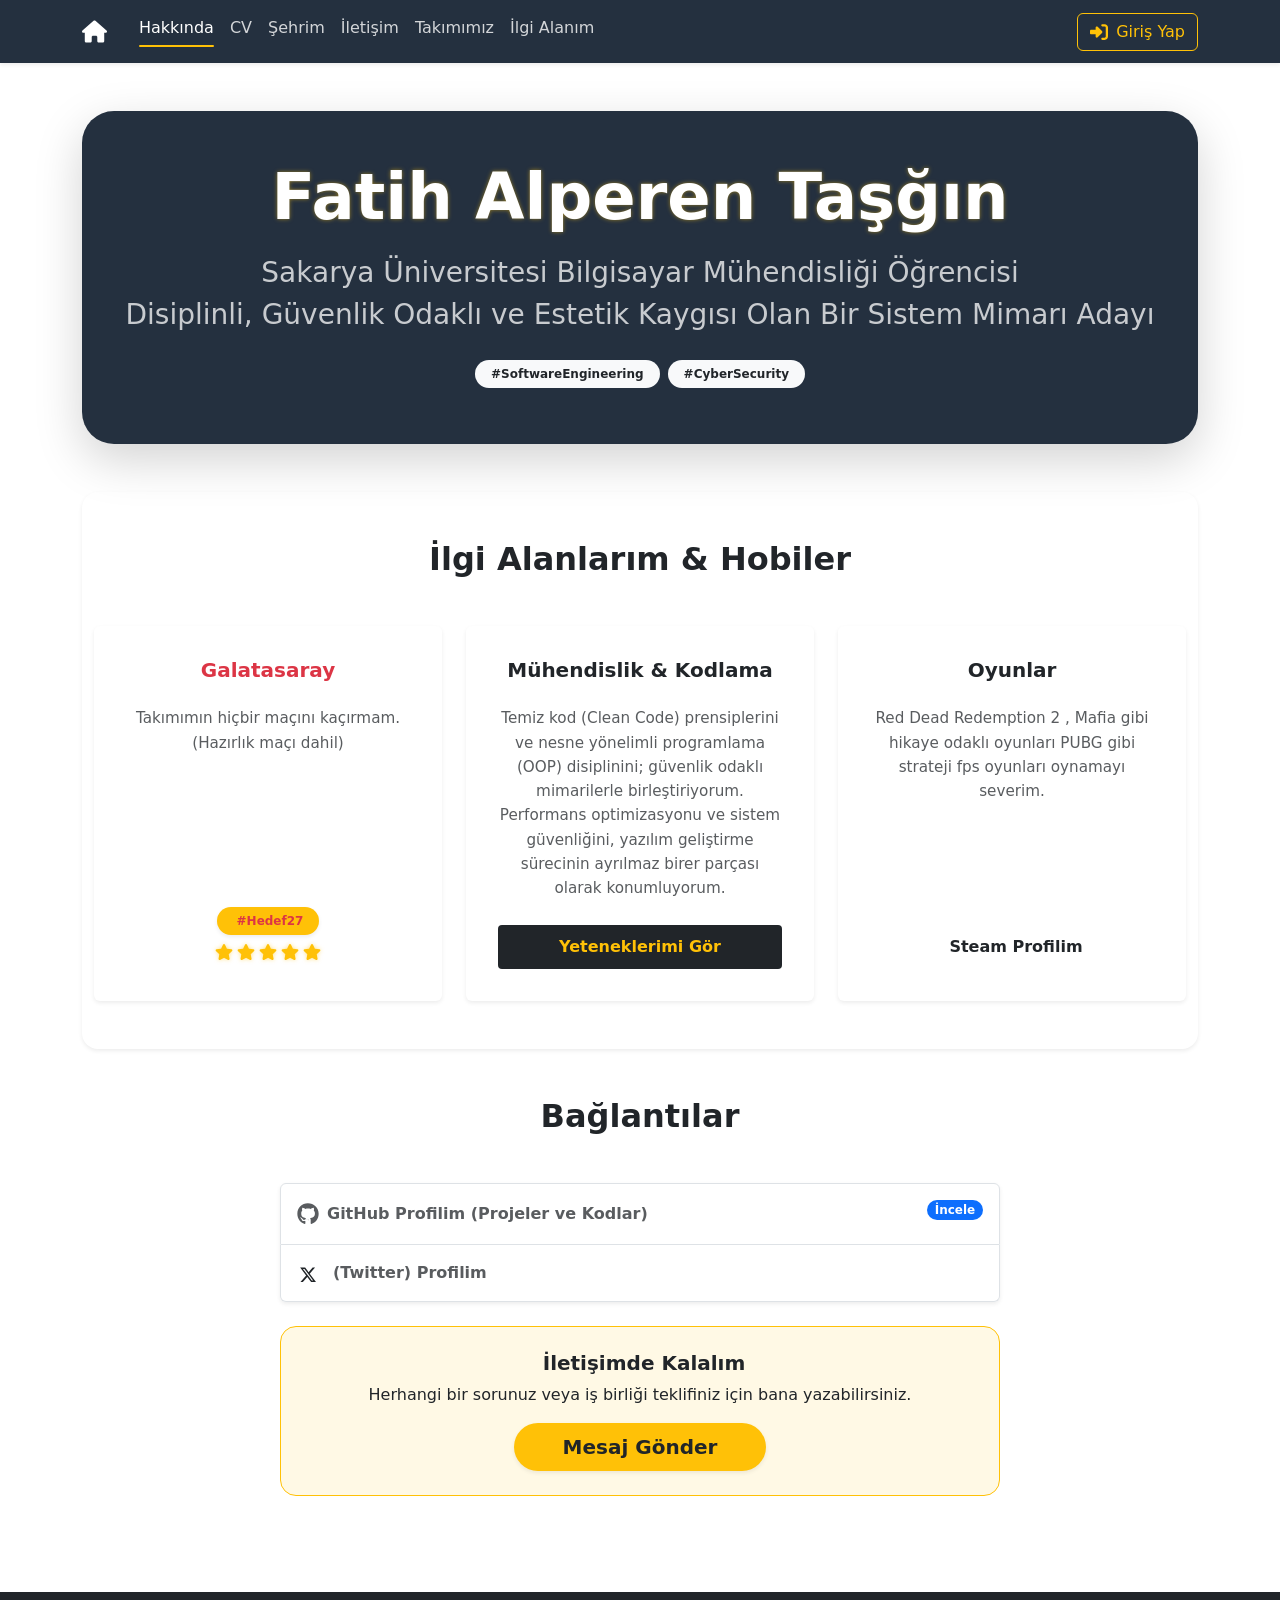
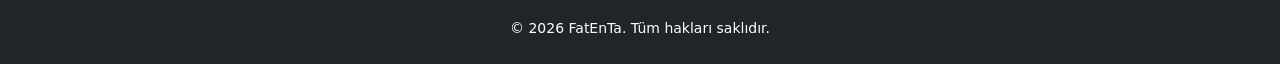
==== commit 930e4dd4: "feat: İletişim formuna gelişmiş doğrulama mantığı eklendi; CSRF koruması için session tabanlı token " ====
--- a/index.html
+++ b/index.html
@@ -49,7 +49,7 @@
     <!-- Modern Hero Section -->
     <section id="about"
              class="about text-center py-5 mb-5 rounded-5 shadow-lg position-relative overflow-hidden">
-        <div class="container position-relative" style="z-index: 2;">
+        <div class="container position-relative z-2">
             <h1 class="display-3 fw-bolder mb-3 text-warning">Fatih Alperen Taşğın</h1>
             <p class="lead fs-3 opacity-75">Sakarya Üniversitesi Bilgisayar Mühendisliği Öğrencisi<br>Disiplinli,
                 Güvenlik Odaklı ve Estetik
@@ -60,7 +60,7 @@
             </div>
         </div>
         <!-- Arka plana hafif dekoratif SVG efekti (Eski <i> etiketi yerine) -->
-        <div class="position-absolute top-50 start-50 translate-middle opacity-25" style="z-index: 1;">
+        <div class="position-absolute top-50 start-50 translate-middle opacity-25 z-1">
             <svg width="250" height="250" fill="white">
                 <use xlink:href="img/icons.svg#code"></use>
             </svg>
@@ -183,7 +183,7 @@
                         <h5 class="fw-bold"><i class="fa-solid fa-envelope me-2"></i> İletişimde Kalalım</h5>
                         <p class="mb-3 text-dark">Herhangi bir sorunuz veya iş birliği teklifiniz için bana
                             yazabilirsiniz.</p>
-                        <a href="iletisim.html" class="btn bg-sari btn-lg px-5 rounded-pill fw-bold shadow-sm">Mesaj
+                        <a href="iletisim.php" class="btn bg-sari btn-lg px-5 rounded-pill fw-bold shadow-sm">Mesaj
                             Gönder</a>
                     </div>
                 </div>
--- a/css/style.css
+++ b/css/style.css
@@ -1,6 +1,6 @@
 /* 1. DEĞİŞKENLER VE RENK PALETİ */
 :root {
-    --ana-renk: rgb(28, 37, 51);
+    --ana-renk: rgb(36, 48, 63); /* slightly lightened for better contrast on dark pages */
     --siyah: rgb(33, 37, 41);
     --gs-sari: rgb(255, 193, 7);
     --beyaz: #ffffff;
@@ -219,4 +219,62 @@
 .text-warning {
     color: #ffc107 !important; /* GS Sarısı */
     filter: drop-shadow(0 0 2px rgba(255, 193, 7, 0.5)); /* Hafif parlama efekti */
+}
+
+.auth-card {
+    max-width: 460px;
+    width: 100%;
+}
+
+/* Utility helpers to replace inline styles */
+.min-vh-80 { min-height: 80vh !important; }
+.max-w-400 { max-width: 400px !important; width: 100% !important; }
+.z-2 { z-index: 2 !important; }
+.z-1 { z-index: 1 !important; }
+.lead-centered { max-width: 700px; margin-left: auto; margin-right: auto; }
+.img-cover { object-fit: cover !important; }
+.min-h-400 { min-height: 400px !important; }
+.max-w-180 { max-width: 180px !important; }
+.progress-sm { height: 8px !important; }
+.link-highlight { color: #ffd966 !important; }
+.server-error-body { background: #1c2533; color: #fff; padding: 2rem; font-family: sans-serif; }
+.bg-ana .card {
+    background-color: rgba(255,255,255,0.03) !important;
+    color: #ffffff !important;
+    border: 1px solid rgba(255,255,255,0.06) !important;
+}
+.bg-ana .card .card-title,
+.bg-ana .card .card-text,
+.bg-ana .card .small {
+    color: rgba(255,255,255,0.9) !important;
+}
+/* Spinner sizing used in several pages */
+.spinner-border {
+    width: 3rem;
+    height: 3rem;
+}
+
+/* FatEnTa - Şehrim Sayfası Slider Düzenlemesi */
+
+/* Sadece bu slider içindeki resimleri hedef alalım (Specificity koruması) */
+#erzurumCarousel .carousel-item img,
+#konyaCarousel .carousel-item img,
+#carouselExampleDark .carousel-item img {
+    /* Resmin yüksekliğini sabitleyelim (İstediğin değere göre değiştirebilirsin, örn: 500px) */
+    height: 85vh !important; /* vh: Viewport Height. Ekran yüksekliğinin %60'ı kadar. */
+
+    /* En önemli kısım: Resmi yamultma, belirtilen alana sığacak şekilde merkezden kırp. */
+    object-fit: cover !important;
+
+    /* Resmin merkezini odak noktası yap */
+    object-position: center center;
+}
+
+/* Küçük ekranlar (Mobil) için yüksekliği biraz azaltalım */
+@media (max-width: 768px) {
+    #erzurumCarousel .carousel-item img,
+    #konyaCarousel .carousel-item img,
+    #carouselExampleDark .carousel-item img {
+        height: 40vh !important;
+    }
 }
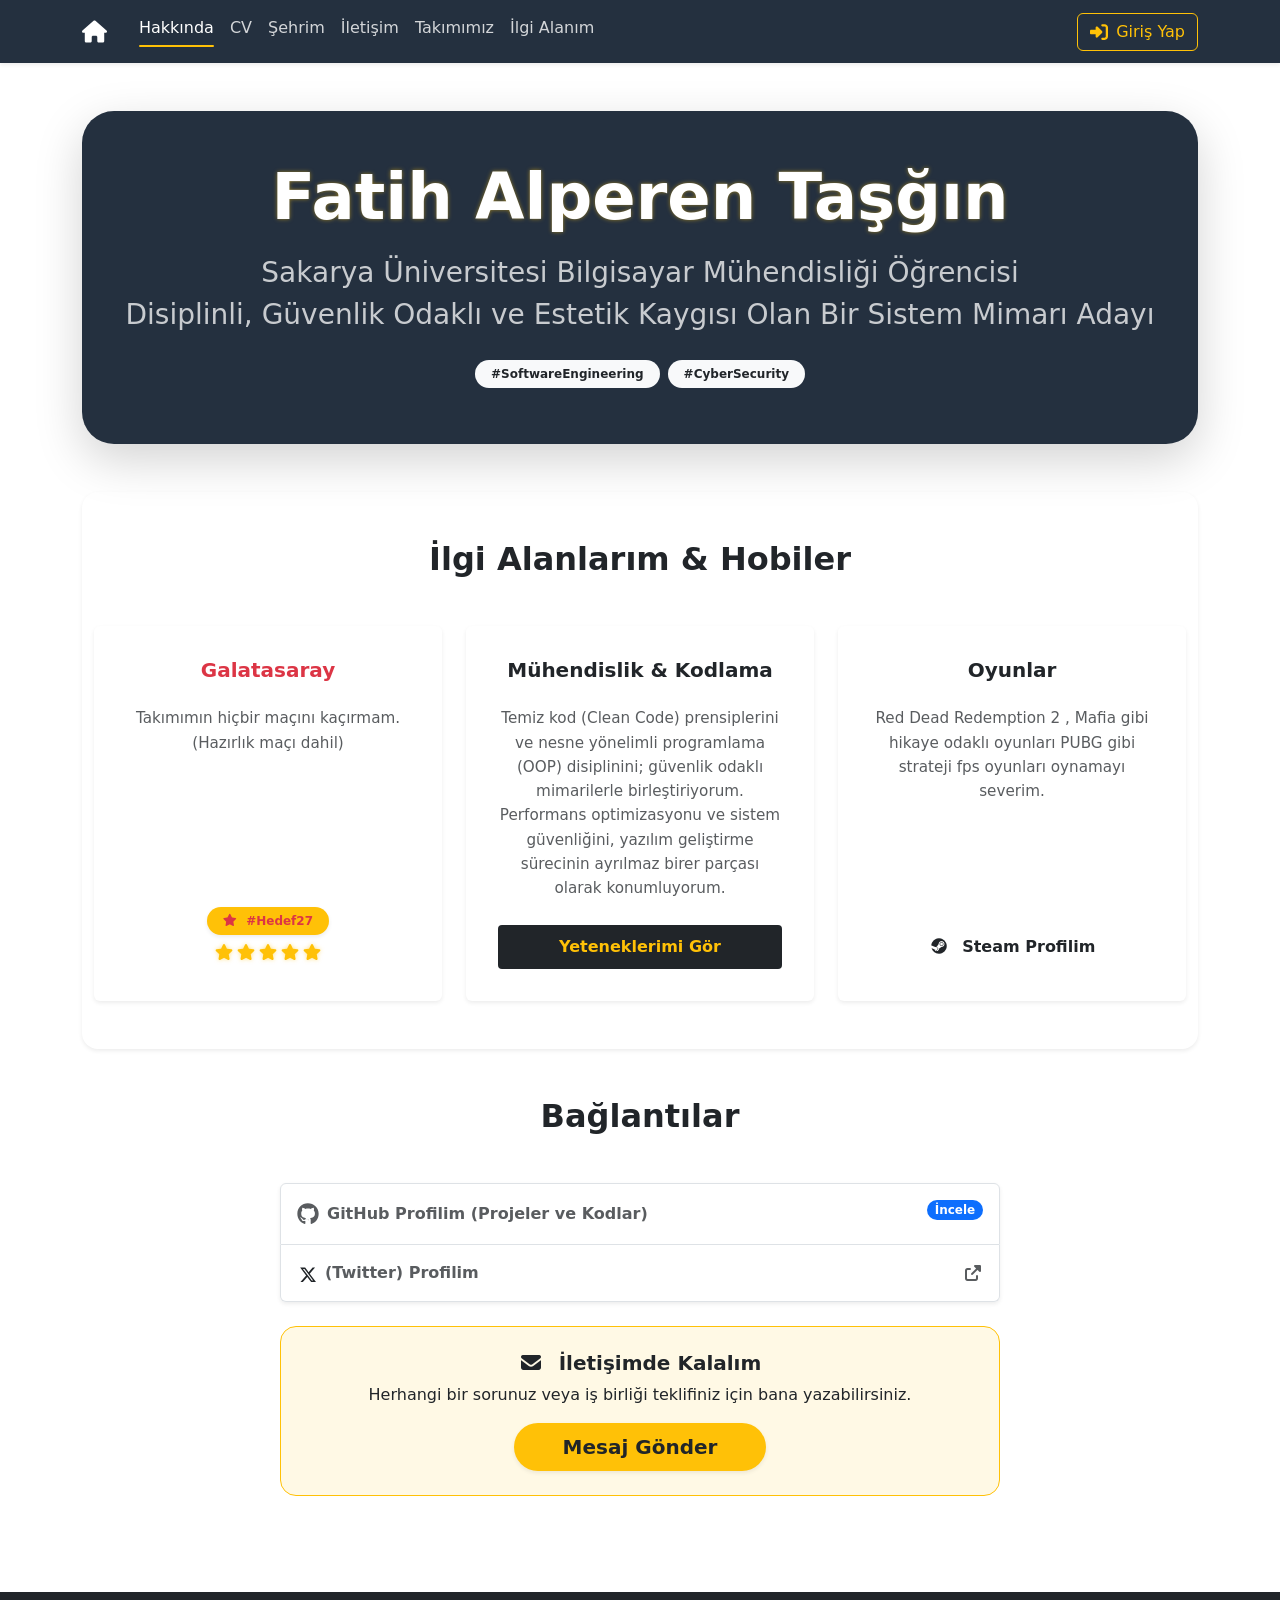
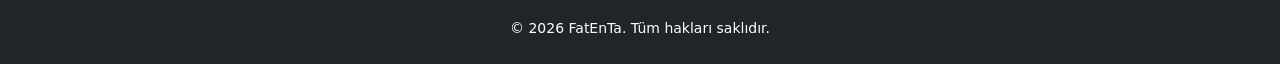
==== commit ad90160c: "feat: Yeni konfigürasyon dosyası eklendi; CSRF koruması ve güvenli oturum ayarları entegre edildi" ====
--- a/index.html
+++ b/index.html
@@ -1,5 +1,5 @@
 <!DOCTYPE html>
-<html lang="tr">
+<html lang="tr-TR">
 <head>
     <meta charset="UTF-8">
     <meta name="viewport" content="width=device-width, initial-scale=1.0">
@@ -30,6 +30,7 @@
 
     <!-- Yerel Kütüphaneler (lib klasöründen) -->
     <link rel="stylesheet" href="lib/css/bootstrap.min.css">
+    <link rel="stylesheet" href="lib/css/all.min.css">
 
 </head>
 <body>
@@ -70,7 +71,7 @@
     <!-- İlgi Alanları ve Kartlar -->
     <section id="hobbies" class="py-5 rounded-4 shadow-sm">
         <div class="container text-center">
-            <h2 class="fw-bold mb-5"><i class="fa-solid fa-heart"></i> İlgi Alanlarım & Hobiler</h2>
+            <h2 class="fw-bold mb-5">İlgi Alanlarım & Hobiler</h2>
 
             <div class="row g-4 justify-content-center">
                 <!-- Galatasaray Kartı -->
@@ -173,7 +174,7 @@
                                 <svg class="me-2 text-dark" width="20" height="20" fill="currentColor">
                                     <use xlink:href="img/icons.svg#x-twitter"></use>
                                 </svg>
-                                <span class="fw-bold"><i class="fa-brands fa-github fa-lg me-2"></i> (Twitter) Profilim</span>
+                                <span class="fw-bold">(Twitter) Profilim</span>
                             </div>
                             <i class="fa-solid fa-external-link-alt text-muted"></i>
                         </a>
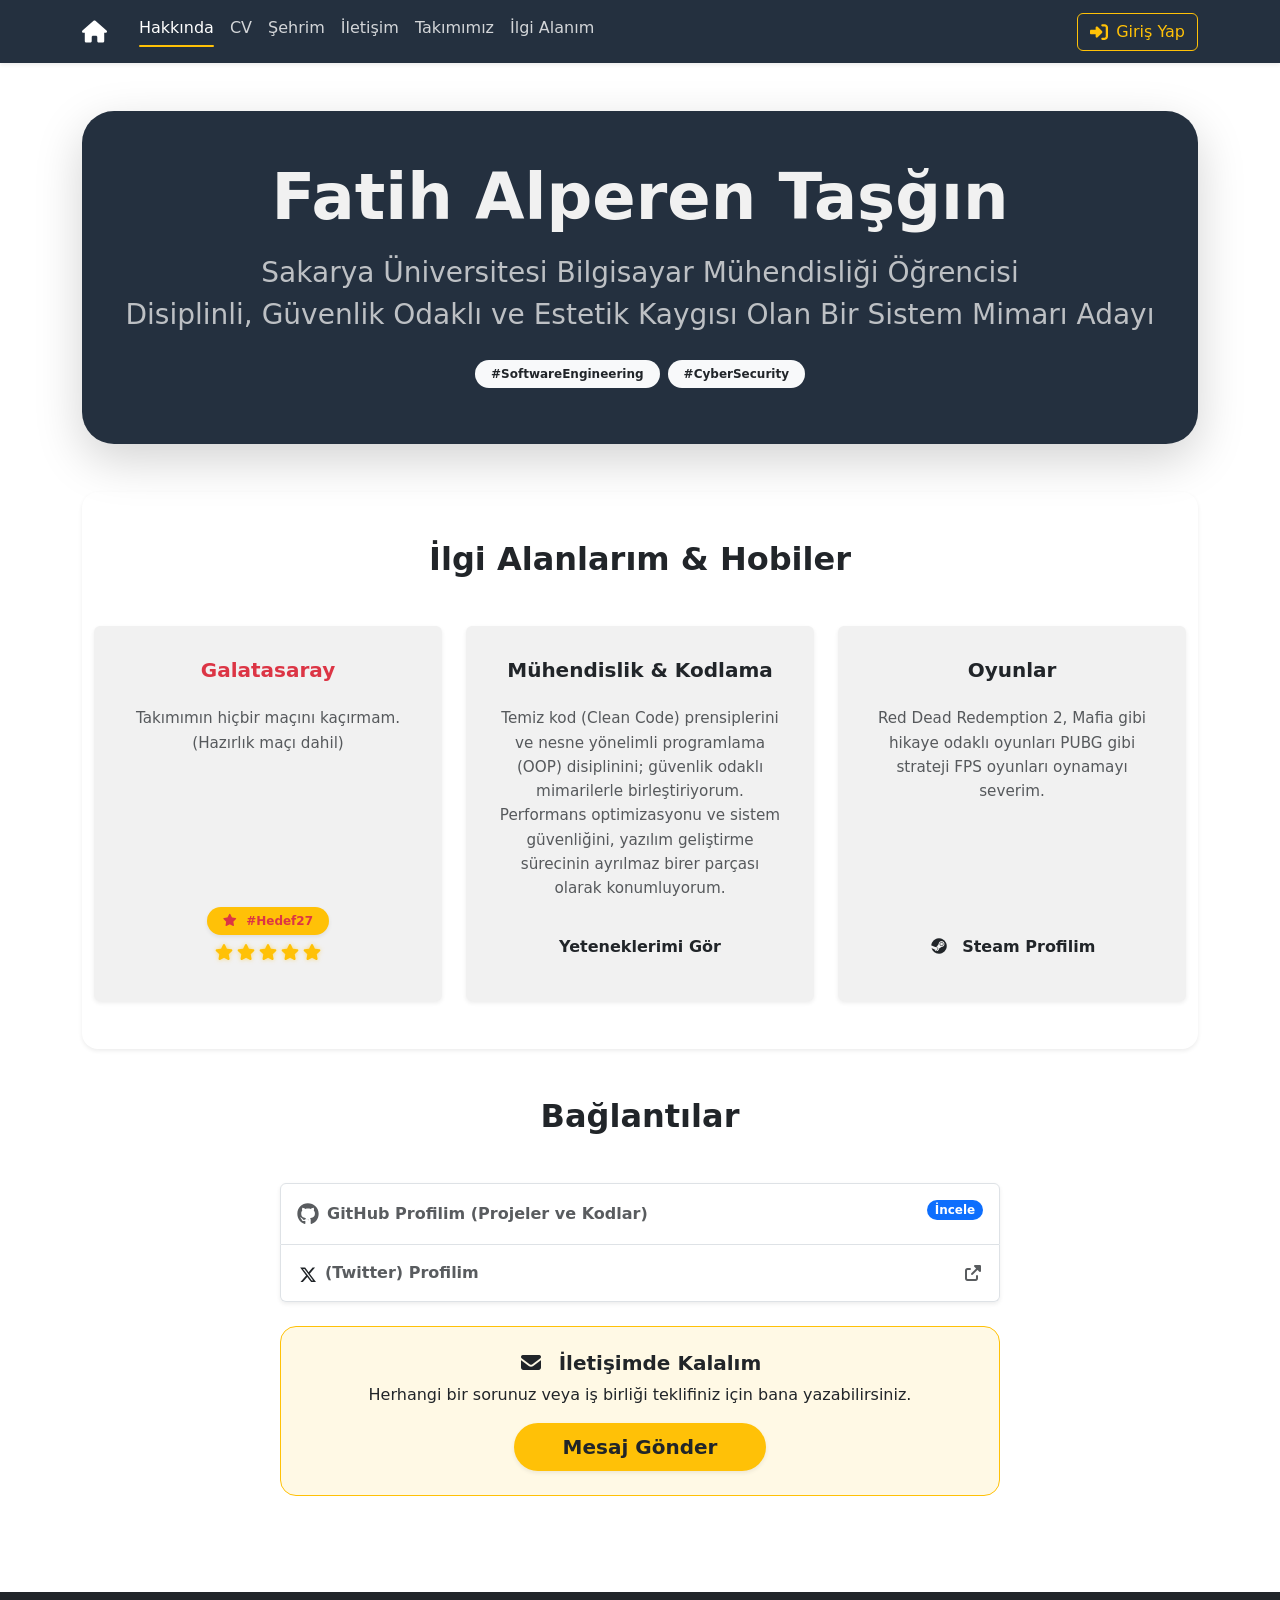
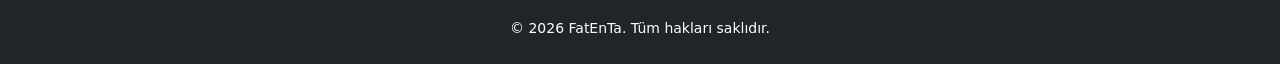
==== commit ec769f83: "refactor: HTML ve JavaScript dosyalarında açıklama ve stil iyileştirmeleri yapıldı; gereksiz yorumla" ====
--- a/index.html
+++ b/index.html
@@ -3,64 +3,79 @@
 <head>
     <meta charset="UTF-8">
     <meta name="viewport" content="width=device-width, initial-scale=1.0">
+
     <title>FatEnTa | Ana Sayfa</title>
+
+    <!--
+         Bu stil, sayfa yuklenirken ekranda bir spinner (donen yukleme gostergesi) gosterir.
+         Sayfa tamamen yuklenince bu gosterge gizlenir. -->
     <style>
-        /* Tarayıcı dosyaları indirmeden önce bu rengi görecek */
         #preloader {
             position: fixed;
             top: 0;
             left: 0;
             width: 100%;
             height: 100%;
-            background-color: rgb(28, 37, 51) !important; /* Senin lacivert rengin */
+            background-color: rgb(28, 37, 51) !important;
             z-index: 9999;
             display: flex;
             justify-content: center;
             align-items: center;
         }
 
-        /* Beyaz parlamayı önlemek için body'i başlangıçta gizle */
+        /*
+         * Preloader ile aynı renkte olması, sayfadan preloadera geciste ani flash olmasını önler
+         */
         body {
             background-color: rgb(28, 37, 51);
             margin: 0;
         }
     </style>
-    <!-- Senin Kendi Stilin -->
+
+    <!--
+         HARICI STIL DOSYALARI (CSS KÜTÜPHANELERI)
+          -->
     <link rel="stylesheet" href="css/style.css">
-
-    <!-- Yerel Kütüphaneler (lib klasöründen) -->
     <link rel="stylesheet" href="lib/css/bootstrap.min.css">
     <link rel="stylesheet" href="lib/css/all.min.css">
-
 </head>
 <body>
 
 <div id="preloader">
     <div class="loader-content">
-        <!-- İstersen buraya bir logo veya dönen bir ikon koyabilirsin -->
         <div class="spinner-border text-warning" role="status"></div>
     </div>
 </div>
 
-<!-- Navbar buraya yüklenecek -->
 <div id="navbar-placeholder"></div>
 
-<!-- Ana İçerik Alanı -->
+<!--
+     ANA İÇERİK BÖLÜMÜ
+      -->
 <main class="container my-5">
-    <!-- Modern Hero Section -->
+
+    <!--
+         1. HERO / HAKKIMDA BÖLÜMÜ
+          -->
     <section id="about"
              class="about text-center py-5 mb-5 rounded-5 shadow-lg position-relative overflow-hidden">
+
         <div class="container position-relative z-2">
-            <h1 class="display-3 fw-bolder mb-3 text-warning">Fatih Alperen Taşğın</h1>
-            <p class="lead fs-3 opacity-75">Sakarya Üniversitesi Bilgisayar Mühendisliği Öğrencisi<br>Disiplinli,
-                Güvenlik Odaklı ve Estetik
-                Kaygısı Olan Bir Sistem Mimarı Adayı</p>
+            <h1 class="display-3 fw-bolder mb-3">Fatih Alperen Taşğın</h1>
+            <p class="lead fs-3 opacity-75">
+                Sakarya Üniversitesi Bilgisayar Mühendisliği Öğrencisi<br>
+                Disiplinli, Güvenlik Odaklı ve Estetik Kaygısı Olan Bir Sistem Mimarı Adayı
+            </p>
             <div class="mt-4 d-flex flex-wrap justify-content-center gap-2">
                 <span class="badge rounded-pill bg-light text-dark px-3 py-2">#SoftwareEngineering</span>
                 <span class="badge rounded-pill bg-light text-dark px-3 py-2">#CyberSecurity</span>
             </div>
         </div>
-        <!-- Arka plana hafif dekoratif SVG efekti (Eski <i> etiketi yerine) -->
+
+        <!--
+             DEKORATIF ARKAPLAN SIMGESI
+             SVG (Scalable Vector Graphics) biçiminde kod simgesi, arka planda soluk gösterilir.
+             Bu sayfaya estetik derinlik ve teknik tema verir. -->
         <div class="position-absolute top-50 start-50 translate-middle opacity-25 z-1">
             <svg width="250" height="250" fill="white">
                 <use xlink:href="img/icons.svg#code"></use>
@@ -68,20 +83,22 @@
         </div>
     </section>
 
-    <!-- İlgi Alanları ve Kartlar -->
+    <!--
+         2. İLGİ ALANLARI VE HOBİLER BÖLÜMÜ
+          -->
     <section id="hobbies" class="py-5 rounded-4 shadow-sm">
         <div class="container text-center">
             <h2 class="fw-bold mb-5">İlgi Alanlarım & Hobiler</h2>
-
             <div class="row g-4 justify-content-center">
-                <!-- Galatasaray Kartı -->
                 <div class="col-md-4">
                     <div class="card h-100 p-3 text-center border-0 shadow-sm">
                         <div class="card-body d-flex flex-column justify-content-between">
                             <div>
                                 <h5 class="card-title mb-4 text-danger">Galatasaray</h5>
-                                <p class="card-text text-muted">Takımımın hiçbir maçını kaçırmam.<br>(Hazırlık maçı
-                                    dahil)</p>
+                                <p class="card-text text-muted">
+                                    Takımımın hiçbir maçını kaçırmam.<br>
+                                    (Hazırlık maçı dahil)
+                                </p>
                             </div>
                             <div class="mt-4">
                                 <a href="https://youtu.be/tfp_ZRY-J3I?si=1A8SRmrHz4G-MY1y"
@@ -90,11 +107,10 @@
                                    class="text-decoration-none"
                                    title="Şampiyonluk Yolunda - Galatasaray">
                                     <span class="badge bg-warning text-danger px-3 py-2 rounded-pill shadow-sm">
-                                        <i class="fa-solid fa-star  me-1"></i> #Hedef27
-                                    </span>
+                                            <i class="fa-solid fa-star me-1"></i> #Hedef27
+                                        </span>
                                     <br>
                                     <div class="d-flex justify-content-center gap-1 mb-2">
-                                        <!-- 5 Adet Altın Yıldız -->
                                         <svg class="text-warning" width="18" height="18" fill="currentColor"><use xlink:href="img/icons.svg#star"></use></svg>
                                         <svg class="text-warning" width="18" height="18" fill="currentColor"><use xlink:href="img/icons.svg#star"></use></svg>
                                         <svg class="text-warning" width="18" height="18" fill="currentColor"><use xlink:href="img/icons.svg#star"></use></svg>
@@ -106,38 +122,42 @@
                         </div>
                     </div>
                 </div>
-
-                <!-- Kodlama Kartı -->
                 <div class="col-md-4">
                     <div class="card h-100 p-3 text-center border-0 shadow-sm">
                         <div class="card-body d-flex flex-column justify-content-between">
                             <div>
                                 <h5 class="card-title mb-4">Mühendislik & Kodlama</h5>
-                                <p class="card-text text-muted">Temiz kod (Clean Code) prensiplerini ve nesne yönelimli
-                                    programlama (OOP) disiplinini; güvenlik odaklı mimarilerle birleştiriyorum.
-                                    Performans optimizasyonu ve sistem güvenliğini, yazılım geliştirme sürecinin
-                                    ayrılmaz birer parçası olarak konumluyorum.</p>
+                                <p class="card-text text-muted">
+                                    Temiz kod (Clean Code) prensiplerini ve nesne yönelimli programlama (OOP)
+                                    disiplinini; güvenlik odaklı mimarilerle birleştiriyorum. Performans
+                                    optimizasyonu ve sistem güvenliğini, yazılım geliştirme sürecinin ayrılmaz
+                                    birer parçası olarak konumluyorum.
+                                </p>
                             </div>
                             <div class="mt-4">
-                                <a href="cv.html" class="btn btn-dark-custom w-100">Yeteneklerimi Gör</a>
+                                <a href="cv.html" class="btn btn-outline-dark w-100">
+                                    Yeteneklerimi Gör
+                                </a>
                             </div>
                         </div>
                     </div>
                 </div>
-
-                <!-- Oyun Kartı -->
                 <div class="col-md-4">
                     <div class="card h-100 p-3 text-center border-0 shadow-sm">
                         <div class="card-body d-flex flex-column justify-content-between">
                             <div>
                                 <h5 class="card-title mb-4">Oyunlar</h5>
-                                <p class="card-text text-muted">Red Dead Redemption 2 , Mafia gibi hikaye odaklı
-                                    oyunları PUBG gibi strateji fps oyunları oynamayı severim.
+
+                                <p class="card-text text-muted">
+                                    Red Dead Redemption 2, Mafia gibi hikaye odaklı oyunları PUBG gibi strateji
+                                    FPS oyunları oynamayı severim.
                                 </p>
                             </div>
                             <div class="mt-4">
-                                <a href="https://steamcommunity.com/id/FatEnTa/" target="_blank"
-                                   rel="noopener noreferrer" class="btn btn-outline-dark w-100">
+                                <a href="https://steamcommunity.com/id/FatEnTa/"
+                                   target="_blank"
+                                   rel="noopener noreferrer"
+                                   class="btn btn-outline-dark w-100">
                                     <i class="fa-brands fa-steam me-2"></i> Steam Profilim
                                 </a>
                             </div>
@@ -148,18 +168,20 @@
         </div>
     </section>
 
-    <!-- Bağlantılar Bölümü -->
+    <!--
+         3. DIŞ BAĞLANTILAR BÖLÜMÜ
+          -->
     <section id="media-links" class="py-5">
         <div class="container">
             <h2 class="text-center fw-bold mb-5">Bağlantılar</h2>
-
             <div class="row justify-content-center">
                 <div class="col-lg-8">
                     <div class="list-group shadow-sm mb-4">
-                        <a href="https://github.com/fatih-alperen-tasgin" target="_blank" rel="noopener noreferrer"
+                        <a href="https://github.com/fatih-alperen-tasgin"
+                           target="_blank"
+                           rel="noopener noreferrer"
                            class="list-group-item list-group-item-action d-flex justify-content-between align-items-center py-3">
                             <div class="d-flex align-items-center">
-                                <!-- GitHub SVG Sprite Kullanımı -->
                                 <svg class="me-2" width="22" height="22" fill="currentColor">
                                     <use xlink:href="img/icons.svg#github"></use>
                                 </svg>
@@ -167,10 +189,11 @@
                             </div>
                             <span class="badge bg-primary rounded-pill">İncele</span>
                         </a>
-                        <a href="https://x.com/_fatihtasgin" target="_blank" rel="noopener noreferrer"
+                        <a href="https://x.com/_fatihtasgin"
+                           target="_blank"
+                           rel="noopener noreferrer"
                            class="list-group-item list-group-item-action d-flex justify-content-between align-items-center py-3">
                             <div class="d-flex align-items-center">
-                                <!-- SVG Sprite Kullanımı -->
                                 <svg class="me-2 text-dark" width="20" height="20" fill="currentColor">
                                     <use xlink:href="img/icons.svg#x-twitter"></use>
                                 </svg>
@@ -180,12 +203,17 @@
                         </a>
                     </div>
 
+                    <!-- İLETİŞİM DİREKT MESAJ KUTUSU -->
                     <div class="p-4 bg-warning bg-opacity-10 border border-warning rounded-4 text-center">
-                        <h5 class="fw-bold"><i class="fa-solid fa-envelope me-2"></i> İletişimde Kalalım</h5>
-                        <p class="mb-3 text-dark">Herhangi bir sorunuz veya iş birliği teklifiniz için bana
-                            yazabilirsiniz.</p>
-                        <a href="iletisim.php" class="btn bg-sari btn-lg px-5 rounded-pill fw-bold shadow-sm">Mesaj
-                            Gönder</a>
+                        <h5 class="fw-bold">
+                            <i class="fa-solid fa-envelope me-2"></i> İletişimde Kalalım
+                        </h5>
+                        <p class="mb-3 text-dark">
+                            Herhangi bir sorunuz veya iş birliği teklifiniz için bana yazabilirsiniz.
+                        </p>
+                        <a href="iletisim.php" class="btn bg-warning btn-lg px-5 rounded-pill fw-bold shadow-sm">
+                            Mesaj Gönder
+                        </a>
                     </div>
                 </div>
             </div>
@@ -195,9 +223,9 @@
 
 <div id="footer-placeholder"></div>
 
-<!-- JS Kütüphaneleri (En altta olması performansı artırır) -->
+<!-- JAVASCRIPT KÜTÜPHANELERI VE DOSYALARI -->
 <script src="lib/js/bootstrap.bundle.min.js"></script>
-<!-- Kendi JavaScript Dosyan -->
 <script src="navbar-loader.js"></script>
+
 </body>
-</html>+</html>
--- a/css/style.css
+++ b/css/style.css
@@ -1,65 +1,32 @@
 /* 1. DEĞİŞKENLER VE RENK PALETİ */
 :root {
-    --ana-renk: rgb(36, 48, 63); /* slightly lightened for better contrast on dark pages */
+    --lacivert: rgb(36, 48, 63);
     --siyah: rgb(33, 37, 41);
-    --gs-sari: rgb(255, 193, 7);
-    --beyaz: #ffffff;
-    --gri-metin: #495057;
-    --kart-kenarlik: #e0e0e0;
-}
-
-/* 2. ÖZEL RENK SINIFLARI (Utility Classes) */
-.bg-ana { background-color: var(--ana-renk) !important; }
-.bg-siyah { background-color: var(--siyah) !important; }
-.bg-sari { background-color: var(--gs-sari) !important; }
-
-.text-ana { color: var(--ana-renk) !important; }
-.text-sari { color: var(--gs-sari) !important; }
-.text-beyaz { color: var(--beyaz) !important; }
-
-/* 3. GENEL AYARLAR */
+    --sari: rgb(255, 193, 7);
+    --beyaz: rgb(241, 241, 241);
+    --gri-metin: rgb(51, 51, 51);
+    --kart-kenarlik: rgb(255, 64, 64);
+}
+
+
+/* 2. GENEL AYARLAR */
 body {
     background-color: var(--beyaz);
     font-family: 'Segoe UI', Tahoma, Geneva, Verdana, sans-serif;
-    color: #333;
+    color: var(--gri-metin);
     min-height: 100vh;
     display: flex;
     flex-direction: column;
     transition: opacity 0.4s ease-in-out;
 }
 
-/* Sayfa yüklendiğinde aktif olacak sınıf */
-body.loaded {
-    opacity: 1;
-}
-
-#preloader {
-    position: fixed;
-    top: 0;
-    left: 0;
-    width: 100%;
-    height: 100%;
-    background-color: var(--ana-renk); /* Beyazlığı kapatan ana rengin */
-    z-index: 9999;
-    display: flex;
-    justify-content: center;
-    align-items: center;
-    transition: opacity 0.5s ease;
-}
-
-/* Sayfa yüklendiğinde preloader'ı gizlemek için */
-.loader-hidden {
-    opacity: 0;
-    pointer-events: none;
-    transition: opacity 0.5s ease;
-}
 svg {
     fill: currentColor;
 }
 
-/* 4. NAVBAR VE LOADER AYARLARI */
+/* 3. NAVBAR VE LOADER AYARLARI */
 .navbar {
-    background-color: var(--ana-renk) !important;
+    background-color: var(--lacivert) !important;
     padding: 1rem 0;
 }
 
@@ -72,87 +39,45 @@
 }
 
 .navbar-nav .nav-link:hover {
-    color: var(--gs-sari) !important;
+    color: var(--sari) !important;
+}
+
+.loader-hidden {
+    opacity: 0;
+    visibility: hidden;
+    pointer-events: none;
+    transition: opacity 0.3s ease, visibility 0.3s ease;
 }
 
 #navbar-placeholder .nav-link::after {
     content: '';
     display: block;
-    width: 0; /* Başlangıçta genişlik sıfır */
+    width: 0;
     height: 2px;
-    background: var(--gs-sari);
+    background: var(--sari);
     margin-top: 5px;
     border-radius: 2px;
     transition: width 0.4s ease-in-out;
 }
 
 #navbar-placeholder .nav-link.active::after {
-    width: 100%; /* Aktif olduğunda tam genişlik */
-}
-
-/* 5. BILEŞENLER (Components) */
+    width: 100%;
+}
+
+/* 4. BILEŞENLER (Components) */
 
 /* About Section */
 .about {
-    background-color: var(--ana-renk) !important;
-    color: var(--beyaz) !important;
+    background-color: var(--lacivert) !important;
+    color: var(--beyaz);
     padding: 80px 0;
     text-align: center;
 }
 
 .about h1, .about p, .about .lead {
-    color: var(--beyaz) !important;
-}
-
-/* Özel Tablo Tasarımı */
-.table-custom {
-    border-collapse: separate;
-    border-spacing: 0;
-    width: 100%;
-    border: 1px solid var(--kart-kenarlik);
-    border-radius: 15px; /* Tablonun köşelerini yuvarlatıyoruz */
-    overflow: hidden; /* Köşelerin düzgün görünmesi için */
-    box-shadow: 0 4px 15px rgba(0,0,0,0.05);
-}
-
-/* Başlık Alanı (Thead) */
-.table-custom thead {
-    background-color: var(--ana-renk) !important;
-    color: var(--gs-sari) !important; /* Başlıklar Galatasaray sarısı */
-}
-
-.table-custom th {
-    padding: 15px;
-    font-weight: 600;
-    text-transform: uppercase;
-    letter-spacing: 1px;
-    border: none;
-}
-
-/* Satır Ayarları */
-.table-custom td {
-    padding: 12px 15px;
-    vertical-align: middle;
-    border-bottom: 1px solid #f0f0f0;
-    color: var(--gri-metin);
-}
-
-.table-custom th {
-    background-color: var(--ana-renk) !important;
-    color: #ffffff !important;
-}
-
-
-/* Hover Efekti (Fare ile üzerine gelince) */
-.table-custom tbody tr:hover {
-    background-color: rgba(28, 37, 51, 0.03); /* Çok hafif lacivert bir vurgu */
-    transition: background-color 0.3s ease;
-}
-
-/* Son satırın çizgisini kaldıralım */
-.table-custom tbody tr:last-child td {
-    border-bottom: none;
-}
+    color: var(--beyaz);
+}
+
 
 /* Modern Kartlar */
 .card {
@@ -174,7 +99,7 @@
 }
 
 .card-text {
-    color: var(--gri-metin) !important;
+    color: var(--gri-metin);
     font-size: 0.95rem;
     line-height: 1.6;
 }
@@ -194,41 +119,34 @@
 }
 
 .btn-dark-custom {
-    background-color: #212529 !important;
-    color: var(--gs-sari) !important;
-}
-
-/* 6. YARDIMCI ÖĞELER */
+    background-color: #212529;
+    color: var(--sari) !important;
+}
+
+/* 5. YARDIMCI ÖĞELER */
 .badge {
     margin-bottom: 0.5rem;
     display: inline-block;
 }
 
 footer {
-    background-color: var(--ana-renk) !important;
+    background-color: var(--lacivert) !important;
     color: var(--beyaz) !important;
     margin-top: auto;
 }
 
-/* style.css dosyanın en sonuna ekle */
+/* Body - sayfa tamamen hazır olduğunda arkaplanı beyaza döndür */
 body {
-    background-color: #ffffff !important; /* Sayfa tamamen hazır olduğunda beyaza döner */
-    transition: background-color 0.5s ease; /* Renk geçişi de yumuşak olsun */
+    background-color: #ffffff;
+    transition: background-color 0.5s ease;
 }
 
 .text-warning {
-    color: #ffc107 !important; /* GS Sarısı */
-    filter: drop-shadow(0 0 2px rgba(255, 193, 7, 0.5)); /* Hafif parlama efekti */
-}
-
-.auth-card {
-    max-width: 460px;
-    width: 100%;
-}
-
-/* Utility helpers to replace inline styles */
-.min-vh-80 { min-height: 80vh !important; }
-.max-w-400 { max-width: 400px !important; width: 100% !important; }
+    color: #ffc107;
+    filter: drop-shadow(0 0 2px rgba(255, 193, 7, 0.5));
+}
+
+/* Satır içi stilleri değiştirmek için yardımcı işlevler */
 .z-2 { z-index: 2 !important; }
 .z-1 { z-index: 1 !important; }
 .lead-centered { max-width: 700px; margin-left: auto; margin-right: auto; }
@@ -236,41 +154,65 @@
 .min-h-400 { min-height: 400px !important; }
 .max-w-180 { max-width: 180px !important; }
 .progress-sm { height: 8px !important; }
-.link-highlight { color: #ffd966 !important; }
-.server-error-body { background: #1c2533; color: #fff; padding: 2rem; font-family: sans-serif; }
-.bg-ana .card {
+.bg-beyaz .card {
     background-color: rgba(255,255,255,0.03) !important;
     color: #ffffff !important;
     border: 1px solid rgba(255,255,255,0.06) !important;
 }
-.bg-ana .card .card-title,
-.bg-ana .card .card-text,
-.bg-ana .card .small {
+.bg-beyaz .card .card-title,
+.bg-beyaz .card .card-text,
+.bg-beyaz .card .small {
     color: rgba(255,255,255,0.9) !important;
 }
-/* Spinner sizing used in several pages */
+/* Birkaç sayfada kullanılan döner simgenin boyutlandırılması */
 .spinner-border {
     width: 3rem;
     height: 3rem;
 }
 
-/* FatEnTa - Şehrim Sayfası Slider Düzenlemesi */
-
-/* Sadece bu slider içindeki resimleri hedef alalım (Specificity koruması) */
-#erzurumCarousel .carousel-item img,
-#konyaCarousel .carousel-item img,
-#carouselExampleDark .carousel-item img {
-    /* Resmin yüksekliğini sabitleyelim (İstediğin değere göre değiştirebilirsin, örn: 500px) */
-    height: 85vh !important; /* vh: Viewport Height. Ekran yüksekliğinin %60'ı kadar. */
-
-    /* En önemli kısım: Resmi yamultma, belirtilen alana sığacak şekilde merkezden kırp. */
-    object-fit: cover !important;
-
-    /* Resmin merkezini odak noktası yap */
+/* Sehir sayfası Slider ve Gorsel Optimizasyonu */
+
+.carousel-caption {
+    background: rgba(0, 0, 0, 0.5);
+    border-radius: 15px;
+    padding: 20px;
+}
+
+/* [CORE_LOGIC]: Temel resim davranisi (Oran koruma ve merkezleme) */
+.carousel-inner img {
+    width: 100%;
+    object-fit: cover;
     object-position: center center;
 }
 
-/* Küçük ekranlar (Mobil) için yüksekliği biraz azaltalım */
+/* [RESPONSIVE_MOBILE]: Telefon ve tabletler icin standart yukseklik */
+@media (max-width: 768px) {
+    .carousel-inner img {
+        height: 400px;
+    }
+}
+
+/* [RESPONSIVE_DESKTOP]: Genis ekranli bilgisayarlar icin dinamik yukseklik */
+@media (min-width: 769px) {
+    .carousel-inner img {
+        height: 90vh; /* Ekran yuksekliginin %75'i kadar alan kaplar, kesilmeyi onler */
+    }
+}
+
+.img-cover {
+    object-fit: cover;
+    height: 100%;
+}
+
+/* [UI_INTERACTION]: Tiklanabilir resimler icin pointer gostergesi */
+.img-cover, .section-img {
+    cursor: pointer;
+    transition: opacity 0.3s ease;
+}
+.img-cover:hover {
+    opacity: 0.9;
+}
+/* Küçük ekranlar (Mobil) için */
 @media (max-width: 768px) {
     #erzurumCarousel .carousel-item img,
     #konyaCarousel .carousel-item img,
